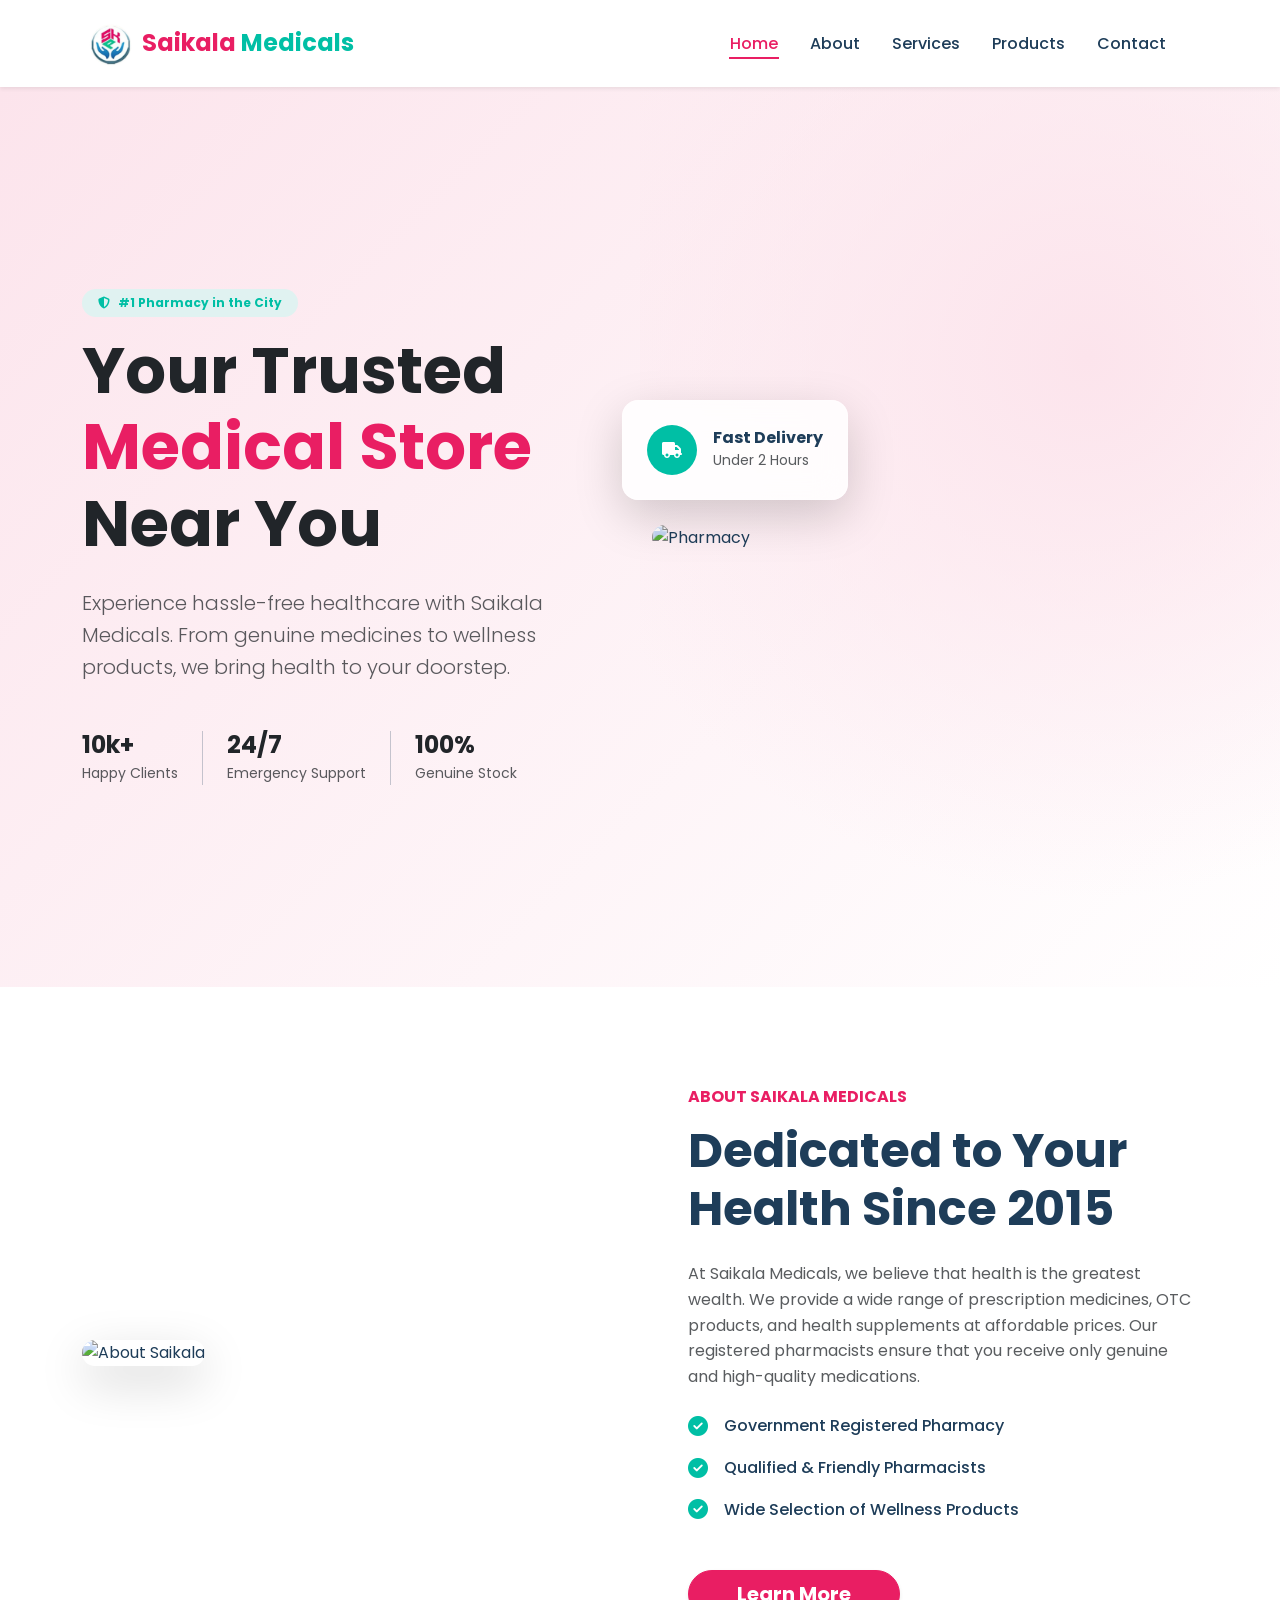
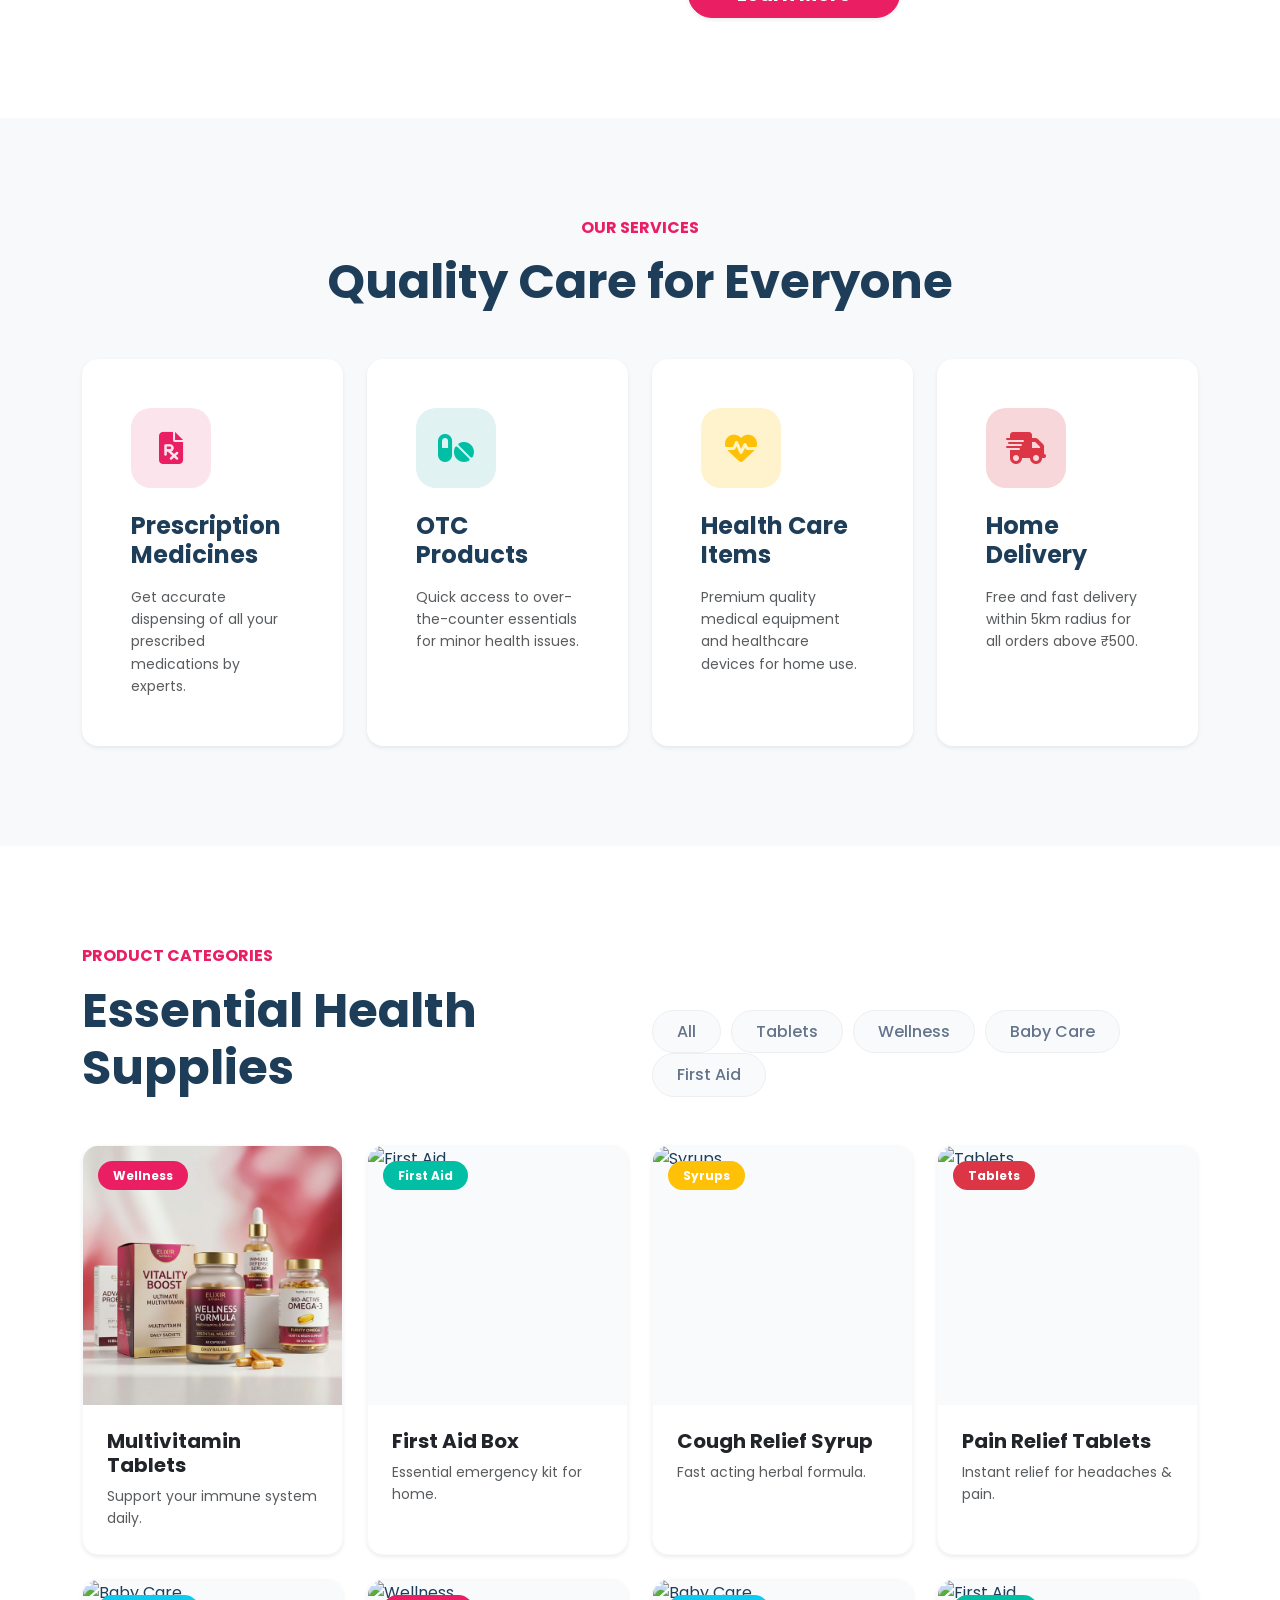
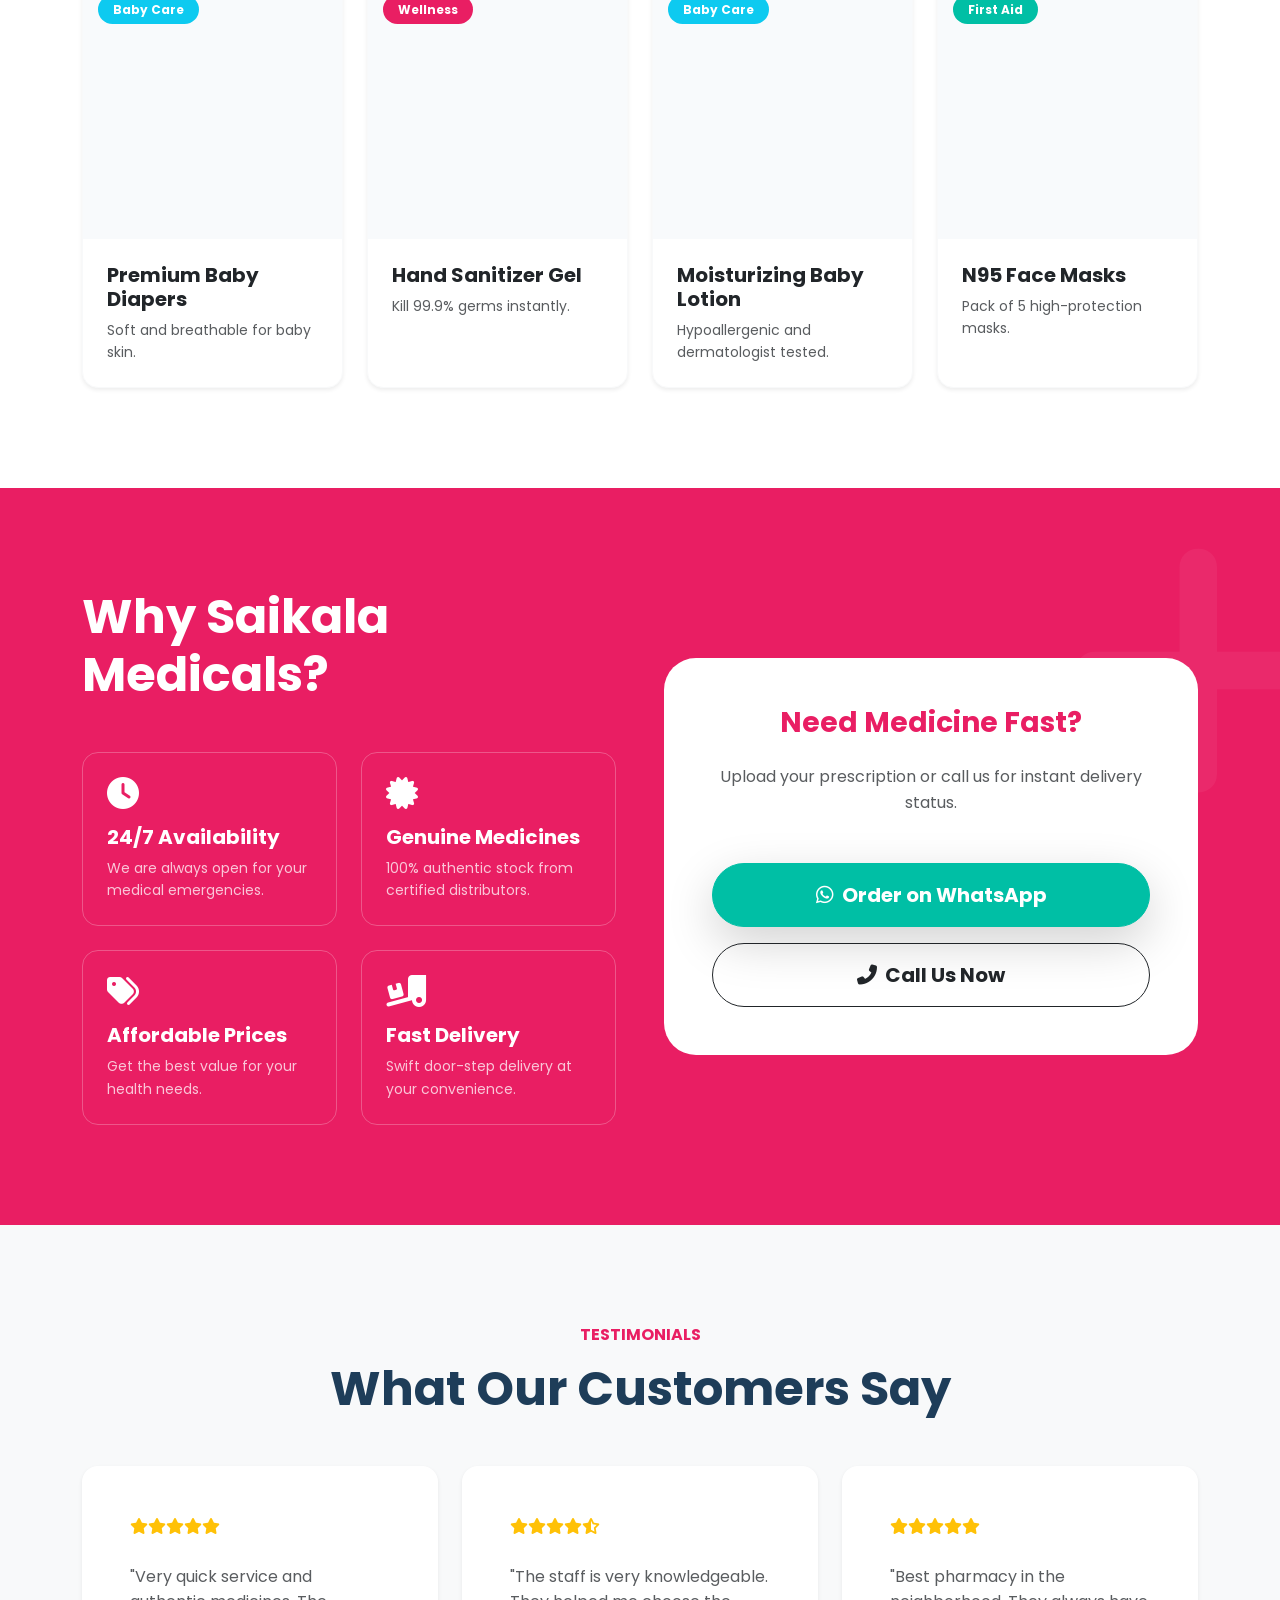
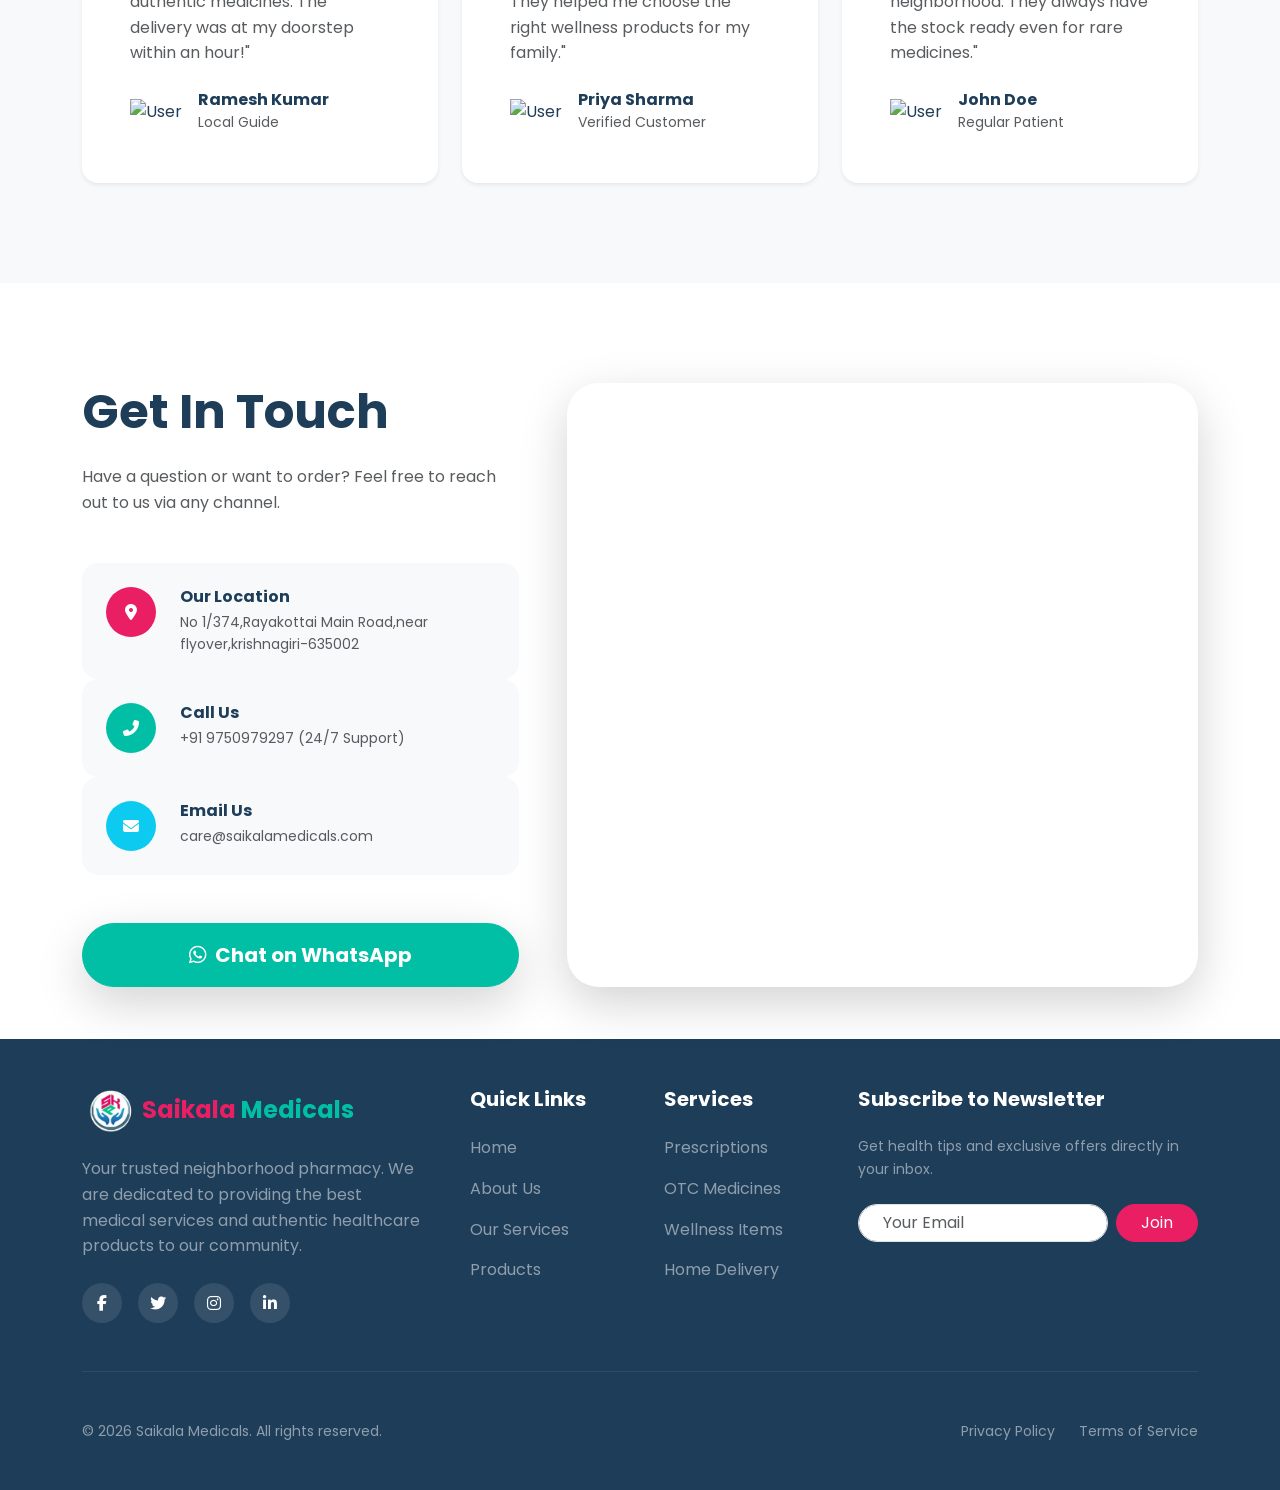
==== index.html @ 57ac871a "first commit" ====
<!DOCTYPE html>
<html lang="en">

<head>
    <meta charset="UTF-8">
    <meta name="viewport" content="width=device-width, initial-scale=1.0">
    <title>Saikala Medicals - Your Trusted Healthcare Partner</title>

    <!-- Bootstrap 5 CSS -->
    <link href="https://cdn.jsdelivr.net/npm/bootstrap@5.3.0/dist/css/bootstrap.min.css" rel="stylesheet">
    <!-- Google Fonts - Poppins -->
    <link href="https://fonts.googleapis.com/css2?family=Poppins:wght@300;400;500;600;700;800&display=swap"
        rel="stylesheet">
    <!-- Font Awesome -->
    <link rel="stylesheet" href="https://cdnjs.cloudflare.com/ajax/libs/font-awesome/6.4.0/css/all.min.css">
    <!-- AOS CSS -->
    <link href="https://unpkg.com/aos@2.3.1/dist/aos.css" rel="stylesheet">
    <!-- Custom CSS -->
    <link rel="stylesheet" href="style.css">
</head>

<body>

    <!-- Navbar -->
    <nav class="navbar navbar-expand-lg navbar-light sticky-top shadow-sm transition-all duration-300">
        <div class="container">
            <a class="navbar-brand d-flex align-items-center" href="#">
                <div class="logo-icon me-2">
                    <img src="images/logo.png" alt="Saikala Medicals Logo" class="logo-img">
                </div>
                <span class="fw-bold fs-4 tracking-tighter"><span class="text-primary">Saikala</span> <span
                        class="text-success">Medicals</span></span>
            </a>
            <button class="navbar-toggler border-0" type="button" data-bs-toggle="collapse" data-bs-target="#navbarNav">
                <span class="navbar-toggler-icon"></span>
            </button>
            <div class="collapse navbar-collapse" id="navbarNav">
                <ul class="navbar-nav ms-auto align-items-center">
                    <li class="nav-item"><a class="nav-link px-3 active" href="#home">Home</a></li>
                    <li class="nav-item"><a class="nav-link px-3" href="#about">About</a></li>
                    <li class="nav-item"><a class="nav-link px-3" href="#services">Services</a></li>
                    <li class="nav-item"><a class="nav-link px-3" href="#products">Products</a></li>
                    <li class="nav-item"><a class="nav-link px-3" href="#contact">Contact</a></li>
                    <li class="nav-item ms-lg-3">
                    </li>
                </ul>
            </div>
        </div>
    </nav>

    <!-- Hero Section -->
    <section id="home" class="hero-section position-relative d-flex align-items-center overflow-hidden">
        <div class="hero-bg-overlay"></div>
        <div class="container position-relative z-1">
            <div class="row align-items-center min-vh-100 py-5">
                <div class="col-lg-6" data-aos="fade-right" data-aos-duration="1000">
                    <span class="badge bg-success-light text-success mb-3 px-3 py-2 rounded-pill fw-bold">
                        <i class="fas fa-shield-alt me-2"></i>#1 Pharmacy in the City
                    </span>
                    <h1 class="display-3 fw-bold text-dark mb-4 leading-tight">
                        Your Trusted <span class="text-primary">Medical Store</span> <br> Near You
                    </h1>
                    <p class="lead text-muted mb-5 pe-lg-5">
                        Experience hassle-free healthcare with Saikala Medicals. From genuine medicines to wellness
                        products, we bring health to your doorstep.
                    </p>

                    <div class="mt-5 d-flex align-items-center gap-4">
                        <div class="hero-stat">
                            <h4 class="fw-bold text-dark mb-0">10k+</h4>
                            <small class="text-muted">Happy Clients</small>
                        </div>
                        <div class="vr"></div>
                        <div class="hero-stat">
                            <h4 class="fw-bold text-dark mb-0">24/7</h4>
                            <small class="text-muted">Emergency Support</small>
                        </div>
                        <div class="vr"></div>
                        <div class="hero-stat">
                            <h4 class="fw-bold text-dark mb-0">100%</h4>
                            <small class="text-muted">Genuine Stock</small>
                        </div>
                    </div>
                </div>
                <div class="col-lg-6 d-none d-lg-block" data-aos="zoom-in" data-aos-duration="1200">
                    <div class="hero-img-wrapper position-relative">
                        <img src="https://images.unsplash.com/photo-1586015555751-63bb77f4322a?auto=format&fit=crop&q=80&w=800"
                            alt="Pharmacy"
                            class="img-fluid rounded-custom shadow-2xl rotate-3 hover-rotate-0 transition-all duration-700">
                        <div class="floating-card glass-card p-4 rounded-4 shadow-lg animate-float">
                            <div class="d-flex align-items-center gap-3">
                                <div class="icon-circle bg-success text-white">
                                    <i class="fas fa-truck"></i>
                                </div>
                                <div>
                                    <h6 class="fw-bold mb-0">Fast Delivery</h6>
                                    <small class="text-muted">Under 2 Hours</small>
                                </div>
                            </div>
                        </div>
                    </div>
                </div>
            </div>
        </div>
    </section>

    <!-- About Section -->
    <section id="about" class="py-100 bg-white">
        <div class="container">
            <div class="row align-items-center">
                <div class="col-lg-6 mb-5 mb-lg-0" data-aos="fade-right">
                    <img src="https://images.unsplash.com/photo-1576091160550-2173dba999ef?auto=format&fit=crop&q=80&w=800"
                        alt="About Saikala" class="img-fluid rounded-4 shadow-lg">
                </div>
                <div class="col-lg-6 ps-lg-5" data-aos="fade-left">
                    <h6 class="text-primary fw-bold text-uppercase mb-3">About Saikala Medicals</h6>
                    <h2 class="display-5 fw-bold mb-4">Dedicated to Your Health Since 2015</h2>
                    <p class="text-muted mb-4">
                        At Saikala Medicals, we believe that health is the greatest wealth. We provide a wide range of
                        prescription medicines, OTC products, and health supplements at affordable prices. Our
                        registered pharmacists ensure that you receive only genuine and high-quality medications.
                    </p>
                    <ul class="list-unstyled mb-5">
                        <li class="mb-3 d-flex align-items-center"><i
                                class="fas fa-check-circle text-success me-3 fs-5"></i> <span
                                class="fw-medium">Government Registered Pharmacy</span></li>
                        <li class="mb-3 d-flex align-items-center"><i
                                class="fas fa-check-circle text-success me-3 fs-5"></i> <span
                                class="fw-medium">Qualified & Friendly Pharmacists</span></li>
                        <li class="mb-3 d-flex align-items-center"><i
                                class="fas fa-check-circle text-success me-3 fs-5"></i> <span class="fw-medium">Wide
                                Selection of Wellness Products</span></li>
                    </ul>
                    <button class="btn btn-primary btn-lg rounded-pill px-5 fw-bold shadow-sm">Learn More</button>
                </div>
            </div>
        </div>
    </section>

    <!-- Services Section -->
    <section id="services" class="py-100 bg-light">
        <div class="container">
            <div class="text-center mb-5" data-aos="fade-up">
                <h6 class="text-primary fw-bold text-uppercase mb-3">Our Services</h6>
                <h2 class="display-5 fw-bold">Quality Care for Everyone</h2>
            </div>
            <div class="row g-4">
                <div class="col-md-6 col-lg-3" data-aos="fade-up" data-aos-delay="100">
                    <div class="service-card p-5 bg-white rounded-4 shadow-sm h-100 transition-all hover-translate-y">
                        <div class="icon-box bg-primary-light text-primary mb-4">
                            <i class="fas fa-file-prescription fs-2"></i>
                        </div>
                        <h4 class="fw-bold mb-3">Prescription Medicines</h4>
                        <p class="text-muted small mb-0">Get accurate dispensing of all your prescribed medications by
                            experts.</p>
                    </div>
                </div>
                <div class="col-md-6 col-lg-3" data-aos="fade-up" data-aos-delay="200">
                    <div class="service-card p-5 bg-white rounded-4 shadow-sm h-100 transition-all hover-translate-y">
                        <div class="icon-box bg-success-light text-success mb-4">
                            <i class="fas fa-pills fs-2"></i>
                        </div>
                        <h4 class="fw-bold mb-3">OTC Products</h4>
                        <p class="text-muted small mb-0">Quick access to over-the-counter essentials for minor health
                            issues.</p>
                    </div>
                </div>
                <div class="col-md-6 col-lg-3" data-aos="fade-up" data-aos-delay="300">
                    <div class="service-card p-5 bg-white rounded-4 shadow-sm h-100 transition-all hover-translate-y">
                        <div class="icon-box bg-warning-light text-warning mb-4">
                            <i class="fas fa-heartbeat fs-2"></i>
                        </div>
                        <h4 class="fw-bold mb-3">Health Care Items</h4>
                        <p class="text-muted small mb-0">Premium quality medical equipment and healthcare devices for
                            home use.</p>
                    </div>
                </div>
                <div class="col-md-6 col-lg-3" data-aos="fade-up" data-aos-delay="400">
                    <div class="service-card p-5 bg-white rounded-4 shadow-sm h-100 transition-all hover-translate-y">
                        <div class="icon-box bg-danger-light text-danger mb-4">
                            <i class="fas fa-shipping-fast fs-2"></i>
                        </div>
                        <h4 class="fw-bold mb-3">Home Delivery</h4>
                        <p class="text-muted small mb-0">Free and fast delivery within 5km radius for all orders above
                            ₹500.</p>
                    </div>
                </div>
            </div>
        </div>
    </section>

    <!-- Products Section -->
    <section id="products" class="py-100 bg-white">
        <div class="container">
            <div class="d-flex flex-column flex-md-row justify-content-between align-items-md-end mb-5"
                data-aos="fade-up">
                <div>
                    <h6 class="text-primary fw-bold text-uppercase mb-3">Product Categories</h6>
                    <h2 class="display-5 fw-bold mb-0">Essential Health Supplies</h2>
                </div>
                <div class="mt-4 mt-md-0">
                    <ul class="nav nav-pills product-tabs" id="pills-tab">
                        <li class="nav-item"><button class="nav-link active rounded-pill px-4"
                                data-bs-toggle="pill">All</button></li>
                        <li class="nav-item"><button class="nav-link rounded-pill px-4"
                                data-bs-toggle="pill">Tablets</button></li>
                        <li class="nav-item"><button class="nav-link rounded-pill px-4"
                                data-bs-toggle="pill">Wellness</button></li>
                        <li class="nav-item"><button class="nav-link rounded-pill px-4" data-bs-toggle="pill">Baby
                                Care</button></li>
                        <li class="nav-item"><button class="nav-link rounded-pill px-4" data-bs-toggle="pill">First
                                Aid</button></li>
                    </ul>
                </div>
            </div>
            <div class="row g-4 product-container">
                <!-- Product 1 -->
                <div class="col-sm-6 col-lg-3 product-item wellness" data-aos="fade-up" data-aos-delay="100">
                    <div
                        class="product-grid-card border border-light rounded-4 overflow-hidden shadow-sm h-100 bg-white group">
                        <div class="product-img position-relative overflow-hidden">
                            <img src="images/wellness.png" alt="Vitamin C"
                                class="img-fluid transition-all duration-500 group-hover:scale-110">
                            <div class="product-tag bg-primary">Wellness</div>
                        </div>
                        <div class="p-4">
                            <h5 class="fw-bold text-dark mb-2">Multivitamin Tablets</h5>
                            <p class="text-muted small mb-0">Support your immune system daily.</p>
                        </div>
                    </div>
                </div>
                <!-- Product 2 -->
                <div class="col-sm-6 col-lg-3 product-item first-aid" data-aos="fade-up" data-aos-delay="200">
                    <div
                        class="product-grid-card border border-light rounded-4 overflow-hidden shadow-sm h-100 bg-white group">
                        <div class="product-img position-relative overflow-hidden">
                            <img src="https://images.unsplash.com/photo-1584036561566-baf8f5f1b144?auto=format&fit=crop&q=80&w=400"
                                alt="First Aid" class="img-fluid transition-all duration-500 group-hover:scale-110">
                            <div class="product-tag bg-success">First Aid</div>
                        </div>
                        <div class="p-4">
                            <h5 class="fw-bold text-dark mb-2">First Aid Box</h5>
                            <p class="text-muted small mb-0">Essential emergency kit for home.</p>
                        </div>
                    </div>
                </div>
                <!-- Product 3 -->
                <div class="col-sm-6 col-lg-3 product-item syrups" data-aos="fade-up" data-aos-delay="300">
                    <div
                        class="product-grid-card border border-light rounded-4 overflow-hidden shadow-sm h-100 bg-white group">
                        <div class="product-img position-relative overflow-hidden">
                            <img src="https://images.unsplash.com/photo-1550572017-ed2001587ff9?auto=format&fit=crop&q=80&w=400"
                                alt="Syrups" class="img-fluid transition-all duration-500 group-hover:scale-110">
                            <div class="product-tag bg-warning">Syrups</div>
                        </div>
                        <div class="p-4">
                            <h5 class="fw-bold text-dark mb-2">Cough Relief Syrup</h5>
                            <p class="text-muted small mb-0">Fast acting herbal formula.</p>
                        </div>
                    </div>
                </div>
                <!-- Product 4 -->
                <div class="col-sm-6 col-lg-3 product-item tablets" data-aos="fade-up" data-aos-delay="400">
                    <div
                        class="product-grid-card border border-light rounded-4 overflow-hidden shadow-sm h-100 bg-white group">
                        <div class="product-img position-relative overflow-hidden">
                            <img src="https://images.unsplash.com/photo-1584308666744-24d5c474f2ae?auto=format&fit=crop&q=80&w=400"
                                alt="Tablets" class="img-fluid transition-all duration-500 group-hover:scale-110">
                            <div class="product-tag bg-danger">Tablets</div>
                        </div>
                        <div class="p-4">
                            <h5 class="fw-bold text-dark mb-2">Pain Relief Tablets</h5>
                            <p class="text-muted small mb-0">Instant relief for headaches & pain.</p>
                        </div>
                    </div>
                </div>
                <!-- Product 5 -->
                <div class="col-sm-6 col-lg-3 product-item baby-care" data-aos="fade-up" data-aos-delay="100">
                    <div
                        class="product-grid-card border border-light rounded-4 overflow-hidden shadow-sm h-100 bg-white group">
                        <div class="product-img position-relative overflow-hidden">
                            <img src="https://images.unsplash.com/photo-1584622650111-993a426fbf0a?auto=format&fit=crop&q=80&w=400"
                                alt="Baby Care" class="img-fluid transition-all duration-500 group-hover:scale-110">
                            <div class="product-tag bg-info">Baby Care</div>
                        </div>
                        <div class="p-4">
                            <h5 class="fw-bold text-dark mb-2">Premium Baby Diapers</h5>
                            <p class="text-muted small mb-0">Soft and breathable for baby skin.</p>
                        </div>
                    </div>
                </div>
                <!-- Product 6 -->

                <!-- Product 7 -->
                <div class="col-sm-6 col-lg-3 product-item wellness" data-aos="fade-up" data-aos-delay="300">
                    <div
                        class="product-grid-card border border-light rounded-4 overflow-hidden shadow-sm h-100 bg-white group">
                        <div class="product-img position-relative overflow-hidden">
                            <img src="https://images.unsplash.com/photo-1584308666744-24d5c474f2ae?auto=format&fit=crop&q=80&w=400"
                                alt="Wellness" class="img-fluid transition-all duration-500 group-hover:scale-110">
                            <div class="product-tag bg-primary">Wellness</div>
                        </div>
                        <div class="p-4">
                            <h5 class="fw-bold text-dark mb-2">Hand Sanitizer Gel</h5>
                            <p class="text-muted small mb-0">Kill 99.9% germs instantly.</p>
                        </div>
                    </div>
                </div>
                <!-- Product 8 -->
                <div class="col-sm-6 col-lg-3 product-item baby-care" data-aos="fade-up" data-aos-delay="400">
                    <div
                        class="product-grid-card border border-light rounded-4 overflow-hidden shadow-sm h-100 bg-white group">
                        <div class="product-img position-relative overflow-hidden">
                            <img src="https://images.unsplash.com/photo-1550572017-47162dc77fa0?auto=format&fit=crop&q=80&w=400"
                                alt="Baby Care" class="img-fluid transition-all duration-500 group-hover:scale-110">
                            <div class="product-tag bg-info">Baby Care</div>
                        </div>
                        <div class="p-4">
                            <h5 class="fw-bold text-dark mb-2">Moisturizing Baby Lotion</h5>
                            <p class="text-muted small mb-0">Hypoallergenic and dermatologist tested.</p>
                        </div>
                    </div>
                </div>


                <!-- Product 11 -->
                <div class="col-sm-6 col-lg-3 product-item first-aid" data-aos="fade-up" data-aos-delay="300">
                    <div
                        class="product-grid-card border border-light rounded-4 overflow-hidden shadow-sm h-100 bg-white group">
                        <div class="product-img position-relative overflow-hidden">
                            <img src="https://images.unsplash.com/photo-1586942593568-29361efcd571?auto=format&fit=crop&q=80&w=400"
                                alt="First Aid" class="img-fluid transition-all duration-500 group-hover:scale-110">
                            <div class="product-tag bg-success">First Aid</div>
                        </div>
                        <div class="p-4">
                            <h5 class="fw-bold text-dark mb-2">N95 Face Masks</h5>
                            <p class="text-muted small mb-0">Pack of 5 high-protection masks.</p>
                        </div>
                    </div>
                </div>

            </div>
        </div>
    </section>

    <!-- Why Choose Us -->
    <section class="py-100 bg-primary text-white overflow-hidden position-relative">
        <div class="absolute-bg-icon">
            <i class="fas fa-plus"></i>
        </div>
        <div class="container position-relative z-1">
            <div class="row g-5 align-items-center">
                <div class="col-lg-6" data-aos="fade-right">
                    <h2 class="display-5 fw-bold mb-5">Why Saikala Medicals?</h2>
                    <div class="row g-4">
                        <div class="col-sm-6">
                            <div class="feature-item p-4 rounded-4 border border-white border-opacity-25 h-100">
                                <i class="fas fa-clock fs-2 mb-3"></i>
                                <h5 class="fw-bold">24/7 Availability</h5>
                                <p class="small text-white text-opacity-75 mb-0">We are always open for your medical
                                    emergencies.</p>
                            </div>
                        </div>
                        <div class="col-sm-6">
                            <div class="feature-item p-4 rounded-4 border border-white border-opacity-25 h-100">
                                <i class="fas fa-certificate fs-2 mb-3"></i>
                                <h5 class="fw-bold">Genuine Medicines</h5>
                                <p class="small text-white text-opacity-75 mb-0">100% authentic stock from certified
                                    distributors.</p>
                            </div>
                        </div>
                        <div class="col-sm-6">
                            <div class="feature-item p-4 rounded-4 border border-white border-opacity-25 h-100">
                                <i class="fas fa-tags fs-2 mb-3"></i>
                                <h5 class="fw-bold">Affordable Prices</h5>
                                <p class="small text-white text-opacity-75 mb-0">Get the best value for your health
                                    needs.</p>
                            </div>
                        </div>
                        <div class="col-sm-6">
                            <div class="feature-item p-4 rounded-4 border border-white border-opacity-25 h-100">
                                <i class="fas fa-truck-loading fs-2 mb-3"></i>
                                <h5 class="fw-bold">Fast Delivery</h5>
                                <p class="small text-white text-opacity-75 mb-0">Swift door-step delivery at your
                                    convenience.</p>
                            </div>
                        </div>
                    </div>
                </div>
                <div class="col-lg-6 text-center" data-aos="fade-left">
                    <div class="cta-box p-5 bg-white rounded-5 shadow-2xl text-dark">
                        <h3 class="fw-bold mb-4 text-primary">Need Medicine Fast?</h3>
                        <p class="text-muted mb-5">Upload your prescription or call us for instant delivery status.</p>
                        <button onclick="openWhatsApp()"
                            class="btn btn-success btn-lg rounded-pill w-100 py-3 fw-bold mb-3 shadow-lg">
                            <i class="fab fa-whatsapp me-2"></i>Order on WhatsApp
                        </button>
                        <a href="tel:+919876543210" class="btn btn-outline-dark btn-lg rounded-pill w-100 py-3 fw-bold">
                            <i class="fas fa-phone-alt me-2"></i>Call Us Now
                        </a>
                    </div>
                </div>
            </div>
        </div>
    </section>

    <!-- Testimonials -->
    <section class="py-100 bg-light">
        <div class="container">
            <div class="text-center mb-5" data-aos="fade-up">
                <h6 class="text-primary fw-bold text-uppercase mb-3">Testimonials</h6>
                <h2 class="display-5 fw-bold">What Our Customers Say</h2>
            </div>
            <div class="row g-4">
                <div class="col-lg-4" data-aos="fade-up" data-aos-delay="100">
                    <div class="testimonial-card p-5 bg-white rounded-4 shadow-sm h-100">
                        <div class="stars text-warning mb-4">
                            <i class="fas fa-star"></i><i class="fas fa-star"></i><i class="fas fa-star"></i><i
                                class="fas fa-star"></i><i class="fas fa-star"></i>
                        </div>
                        <p class="text-muted mb-4 italic">"Very quick service and authentic medicines. The delivery was
                            at my doorstep within an hour!"</p>
                        <div class="d-flex align-items-center gap-3">
                            <img src="https://i.pravatar.cc/100?img=1" alt="User" class="w-12 h-12 rounded-full">
                            <div>
                                <h6 class="fw-bold mb-0">Ramesh Kumar</h6>
                                <small class="text-muted">Local Guide</small>
                            </div>
                        </div>
                    </div>
                </div>
                <div class="col-lg-4" data-aos="fade-up" data-aos-delay="200">
                    <div class="testimonial-card p-5 bg-white rounded-4 shadow-sm h-100">
                        <div class="stars text-warning mb-4">
                            <i class="fas fa-star"></i><i class="fas fa-star"></i><i class="fas fa-star"></i><i
                                class="fas fa-star"></i><i class="fas fa-star-half-alt"></i>
                        </div>
                        <p class="text-muted mb-4 italic">"The staff is very knowledgeable. They helped me choose the
                            right wellness products for my family."</p>
                        <div class="d-flex align-items-center gap-3">
                            <img src="https://i.pravatar.cc/100?img=5" alt="User" class="w-12 h-12 rounded-full">
                            <div>
                                <h6 class="fw-bold mb-0">Priya Sharma</h6>
                                <small class="text-muted">Verified Customer</small>
                            </div>
                        </div>
                    </div>
                </div>
                <div class="col-lg-4" data-aos="fade-up" data-aos-delay="300">
                    <div class="testimonial-card p-5 bg-white rounded-4 shadow-sm h-100">
                        <div class="stars text-warning mb-4">
                            <i class="fas fa-star"></i><i class="fas fa-star"></i><i class="fas fa-star"></i><i
                                class="fas fa-star"></i><i class="fas fa-star"></i>
                        </div>
                        <p class="text-muted mb-4 italic">"Best pharmacy in the neighborhood. They always have the stock
                            ready even for rare medicines."</p>
                        <div class="d-flex align-items-center gap-3">
                            <img src="https://i.pravatar.cc/100?img=12" alt="User" class="w-12 h-12 rounded-full">
                            <div>
                                <h6 class="fw-bold mb-0">John Doe</h6>
                                <small class="text-muted">Regular Patient</small>
                            </div>
                        </div>
                    </div>
                </div>
            </div>
        </div>
    </section>

    <!-- Contact Section -->
    <section id="contact" class="py-100 bg-white">
        <div class="container">
            <div class="row g-5">
                <div class="col-lg-5" data-aos="fade-right">
                    <h2 class="display-5 fw-bold mb-4">Get In Touch</h2>
                    <p class="text-muted mb-5">Have a question or want to order? Feel free to reach out to us via any
                        channel.</p>

                    <div class="contact-info-list space-y-4">
                        <div class="d-flex gap-4 p-4 rounded-4 bg-light">
                            <div class="icon-circle bg-primary text-white flex-shrink-0">
                                <i class="fas fa-map-marker-alt"></i>
                            </div>
                            <div>
                                <h6 class="fw-bold mb-1">Our Location</h6>
                                <p class="text-muted small mb-0">No 1/374,Rayakottai Main Road,near
                                    flyover,krishnagiri-635002
                                </p>
                            </div>
                        </div>
                        <div class="d-flex gap-4 p-4 rounded-4 bg-light">
                            <div class="icon-circle bg-success text-white flex-shrink-0">
                                <i class="fas fa-phone-alt"></i>
                            </div>
                            <div>
                                <h6 class="fw-bold mb-1">Call Us</h6>
                                <p class="text-muted small mb-0">+91 9750979297 (24/7 Support)</p>
                            </div>
                        </div>
                        <div class="d-flex gap-4 p-4 rounded-4 bg-light">
                            <div class="icon-circle bg-info text-white flex-shrink-0">
                                <i class="fas fa-envelope"></i>
                            </div>
                            <div>
                                <h6 class="fw-bold mb-1">Email Us</h6>
                                <p class="text-muted small mb-0">care@saikalamedicals.com</p>
                            </div>
                        </div>
                    </div>

                    <div class="mt-5">
                        <button onclick="openWhatsApp()"
                            class="btn btn-success btn-lg rounded-pill px-5 py-3 w-100 fw-bold shadow-lg">
                            <i class="fab fa-whatsapp me-2"></i>Chat on WhatsApp
                        </button>
                    </div>
                </div>
                <div class="col-lg-7" data-aos="fade-left">
                    <div class="map-wrapper rounded-5 overflow-hidden shadow-lg h-100 min-vh-400">
                        <!-- Google Maps Placeholder (Replace with actual API or embed code) -->
                        <iframe
                            src="https://www.google.com/maps/embed?pb=!1m18!1m12!1m3!1d3886.413222144346!2d80.2422!3d13.0827!2m3!1f0!2f0!3f0!3m2!1i1024!2i768!4f13.1!3m3!1m2!1s0x0%3A0x0!2zMTPCsDA0JzU3LjciTiA4MMKwMTQnMzEuOSJF!5e0!3m2!1sen!2sin!4v1620000000000!5m2!1sen!2sin"
                            width="100%" height="100%" style="border:0; min-height: 450px;" allowfullscreen=""
                            loading="lazy"></iframe>
                    </div>
                </div>
            </div>
        </div>
    </section>

    <!-- Footer -->
    <footer class="bg-dark text-white pt-100 pb-5">
        <div class="container">
            <div class="row g-5 mb-5">
                <div class="col-lg-4">
                    <a class="navbar-brand d-flex align-items-center mb-4" href="#">
                        <div class="logo-icon me-2">
                            <img src="images/logo.png" alt="Saikala Medicals Logo" class="logo-img">
                        </div>
                        <span class="fw-bold fs-4 text-white"><span class="text-primary">Saikala</span> <span
                                class="text-success">Medicals</span></span>
                    </a>
                    <p class="text-white text-opacity-50 mb-4">
                        Your trusted neighborhood pharmacy. We are dedicated to providing the best medical services and
                        authentic healthcare products to our community.
                    </p>
                    <div class="social-links d-flex gap-3">
                        <a href="#" class="social-icon"><i class="fab fa-facebook-f"></i></a>
                        <a href="#" class="social-icon"><i class="fab fa-twitter"></i></a>
                        <a href="#" class="social-icon"><i class="fab fa-instagram"></i></a>
                        <a href="#" class="social-icon"><i class="fab fa-linkedin-in"></i></a>
                    </div>
                </div>
                <div class="col-lg-2 col-md-4">
                    <h5 class="fw-bold mb-4">Quick Links</h5>
                    <ul class="list-unstyled footer-links">
                        <li><a href="#home">Home</a></li>
                        <li><a href="#about">About Us</a></li>
                        <li><a href="#services">Our Services</a></li>
                        <li><a href="#products">Products</a></li>
                    </ul>
                </div>
                <div class="col-lg-2 col-md-4">
                    <h5 class="fw-bold mb-4">Services</h5>
                    <ul class="list-unstyled footer-links">
                        <li><a href="#services">Prescriptions</a></li>
                        <li><a href="#services">OTC Medicines</a></li>
                        <li><a href="#services">Wellness Items</a></li>
                        <li><a href="#services">Home Delivery</a></li>
                    </ul>
                </div>
                <div class="col-lg-4 col-md-4">
                    <h5 class="fw-bold mb-4">Subscribe to Newsletter</h5>
                    <p class="text-white text-opacity-50 small mb-4">Get health tips and exclusive offers directly in
                        your inbox.</p>
                    <form class="subscribe-form d-flex gap-2">
                        <input type="email" class="form-control rounded-pill px-4" placeholder="Your Email">
                        <button class="btn btn-primary rounded-pill px-4">Join</button>
                    </form>
                </div>
            </div>
            <hr class="border-secondary mb-5">
            <div class="row align-items-center">
                <div class="col-md-6 text-center text-md-start">
                    <p class="small text-white text-opacity-50 mb-0">© 2026 Saikala Medicals. All rights reserved.</p>
                </div>
                <div class="col-md-6 text-center text-md-end mt-3 mt-md-0">
                    <div
                        class="footer-legal d-flex gap-4 justify-content-center justify-content-md-end small text-white text-opacity-50">
                        <a href="privacy-policy.html" class="text-reset text-decoration-none hover-text-primary">Privacy Policy</a>
                        <a href="terms-conditions.html" class="text-reset text-decoration-none hover-text-primary">Terms of Service</a>
                    </div>
                </div>
            </div>
        </div>
    </footer>

    <!-- Scroll To Top -->
    <button id="scrollTop" class="btn btn-primary rounded-circle shadow-lg d-none">
        <i class="fas fa-arrow-up"></i>
    </button>

    <!-- Bootstrap 5 JS -->
    <script src="https://cdn.jsdelivr.net/npm/bootstrap@5.3.0/dist/js/bootstrap.bundle.min.js"></script>
    <!-- AOS JS -->
    <script src="https://unpkg.com/aos@2.3.1/dist/aos.js"></script>
    <!-- Custom JS -->
    <script src="script.js"></script>
</body>

</html>
---- style.css ----
/* Saikala Medicals - Custom Styles */

:root {
    --primary-color: #e91e63; /* Logo Magenta */
    --primary-light: #fce4ec;
    --success-color: #00bfa5; /* Logo Teal */
    --success-light: #e0f2f1;
    --warning-color: #ffc107;
    --warning-light: #fff3cd;
    --danger-color: #dc3545;
    --danger-light: #f8d7da;
    --dark-color: #1e3d59; /* Logo Navy */
    --muted-color: #64748b;
    --white: #ffffff;
    --bg-light: #f8fafc;
    --transition: all 0.3s cubic-bezier(0.4, 0, 0.2, 1);
}

/* Bootstrap Theme Overrides */
.text-primary { color: var(--primary-color) !important; }
.text-success { color: var(--success-color) !important; }
.bg-primary { background-color: var(--primary-color) !important; }
.bg-success { background-color: var(--success-color) !important; }
.btn-primary { 
    background-color: var(--primary-color); 
    border-color: var(--primary-color); 
}
.btn-primary:hover, .btn-primary:focus { 
    background-color: #d81b60; 
    border-color: #d81b60; 
}
.btn-success { 
    background-color: var(--success-color); 
    border-color: var(--success-color); 
}
.btn-success:hover, .btn-success:focus { 
    background-color: #00a896; 
    border-color: #00a896; 
}
.btn-outline-primary {
    color: var(--primary-color);
    border-color: var(--primary-color);
}
.btn-outline-primary:hover {
    background-color: var(--primary-color);
    border-color: var(--primary-color);
}
.badge.bg-success-light {
    background-color: var(--success-light) !important;
    color: var(--success-color) !important;
}

body {
    font-family: 'Poppins', sans-serif;
    color: var(--dark-color);
    background-color: var(--white);
    line-height: 1.6;
    overflow-x: hidden;
}

/* Spacing Helpers */
.py-100 { padding-top: 100px; padding-bottom: 100px; }

/* Navbar Styles */
.navbar {
    background-color: rgba(255, 255, 255, 0.95);
    backdrop-filter: blur(10px);
}

.logo-img {
    height: 45px;
    width: auto;
    object-fit: contain;
    transition: var(--transition);
}

.navbar-brand:hover .logo-img {
    transform: scale(1.05);
}

.nav-link {
    font-weight: 500;
    color: var(--dark-color) !important;
    position: relative;
    transition: var(--transition);
}

.nav-link::after {
    content: '';
    position: absolute;
    bottom: 5px;
    left: 15px;
    width: 0;
    height: 2px;
    background-color: var(--primary-color);
    transition: var(--transition);
}

.nav-link:hover::after, 
.nav-link.active::after {
    width: calc(100% - 30px);
}

.nav-link.active {
    color: var(--primary-color) !important;
}

/* Hero Section */
.hero-section {
    min-height: 100vh;
    background: linear-gradient(135deg, var(--primary-light) 0%, #ffffff 100%);
}

.hero-bg-overlay {
    position: absolute;
    top: 0;
    right: 0;
    width: 50%;
    height: 100%;
    background: radial-gradient(circle at 70% 30%, var(--primary-light) 0%, transparent 70%);
    z-index: 0;
}

.hero-img-wrapper img {
    max-width: 100%;
    height: auto;
    object-fit: cover;
}

.floating-card {
    position: absolute;
    bottom: 50px;
    left: -30px;
    min-width: 220px;
    z-index: 10;
}

.glass-card {
    background: rgba(255, 255, 255, 0.85);
    backdrop-filter: blur(15px);
    border: 1px solid rgba(255, 255, 255, 0.3);
}

.icon-circle {
    width: 50px;
    height: 50px;
    border-radius: 50%;
    display: flex;
    align-items: center;
    justify-content: center;
}

/* Animation Classes */
@keyframes float {
    0%, 100% { transform: translateY(0); }
    50% { transform: translateY(-20px); }
}

.animate-float {
    animation: float 5s infinite ease-in-out;
}

.hover-scale {
    transition: var(--transition);
}

.hover-scale:hover {
    transform: scale(1.05);
}

.hover-translate-y:hover {
    transform: translateY(-10px);
}

/* Service Cards */
.service-card {
    border: 1px solid transparent;
}

.service-card:hover {
    border-color: var(--primary-light);
    box-shadow: 0 1rem 3rem rgba(0,0,0,0.05) !important;
}

.icon-box {
    width: 80px;
    height: 80px;
    border-radius: 20px;
    display: flex;
    align-items: center;
    justify-content: center;
}

.bg-primary-light { background-color: var(--primary-light); }
.bg-success-light { background-color: var(--success-light); }
.bg-warning-light { background-color: var(--warning-light); }
.bg-danger-light { background-color: var(--danger-light); }

/* Product Tabs */
.product-tabs .nav-link {
    color: var(--muted-color) !important;
    background-color: var(--bg-light);
    margin: 0 5px;
    border: 1px solid #eee;
}

.product-tabs .nav-link.active {
    color: var(--white) !important;
    background-color: var(--primary-color) !important;
    border-color: var(--primary-color);
}

/* Product Cards */
.product-grid-card {
    transition: var(--transition);
}

.product-img {
    aspect-ratio: 1 / 1;
    background-color: #f8fafc;
    display: flex;
    align-items: center;
    justify-content: center;
}

.product-img img {
    width: 100%;
    height: 100%;
    object-fit: cover;
}

.product-tag {
    position: absolute;
    top: 15px;
    left: 15px;
    padding: 5px 15px;
    border-radius: 20px;
    color: var(--white);
    font-size: 12px;
    font-weight: 700;
    z-index: 2;
}

/* Why Choose Us Icons */
.absolute-bg-icon {
    position: absolute;
    top: -50px;
    right: -50px;
    font-size: 300px;
    color: rgba(255,255,255,0.05);
    z-index: 0;
}

/* Scroll To Top */
#scrollTop {
    position: fixed;
    bottom: 30px;
    right: 30px;
    width: 50px;
    height: 50px;
    z-index: 99;
    display: flex;
    align-items: center;
    justify-content: center;
    transition: var(--transition);
}

#scrollTop:hover {
    background-color: var(--dark-color);
    border-color: var(--dark-color);
    transform: translateY(-5px);
}

/* Footer Styles */
footer.bg-dark {
    background-color: var(--dark-color) !important;
}

.social-icon {
    width: 40px;
    height: 40px;
    background-color: rgba(255,255,255,0.1);
    border-radius: 50%;
    display: flex;
    align-items: center;
    justify-content: center;
    color: var(--white);
    transition: var(--transition);
    text-decoration: none;
}

.social-icon:hover {
    background-color: var(--primary-color);
    color: var(--white);
    transform: translateY(-3px);
}

.footer-links li {
    margin-bottom: 15px;
}

.footer-links a {
    color: rgba(255,255,255,0.5);
    text-decoration: none;
    transition: var(--transition);
}

.footer-links a:hover {
    color: var(--primary-color);
    padding-left: 5px;
}

.rounded-custom {
    border-radius: 50px;
}

/* Responsive Overrides */
@media (max-width: 991.98px) {
    .hero-section {
        text-align: center;
    }
    .hero-stat {
        flex: 1;
    }
    .display-3 {
        font-size: 3rem;
    }
}
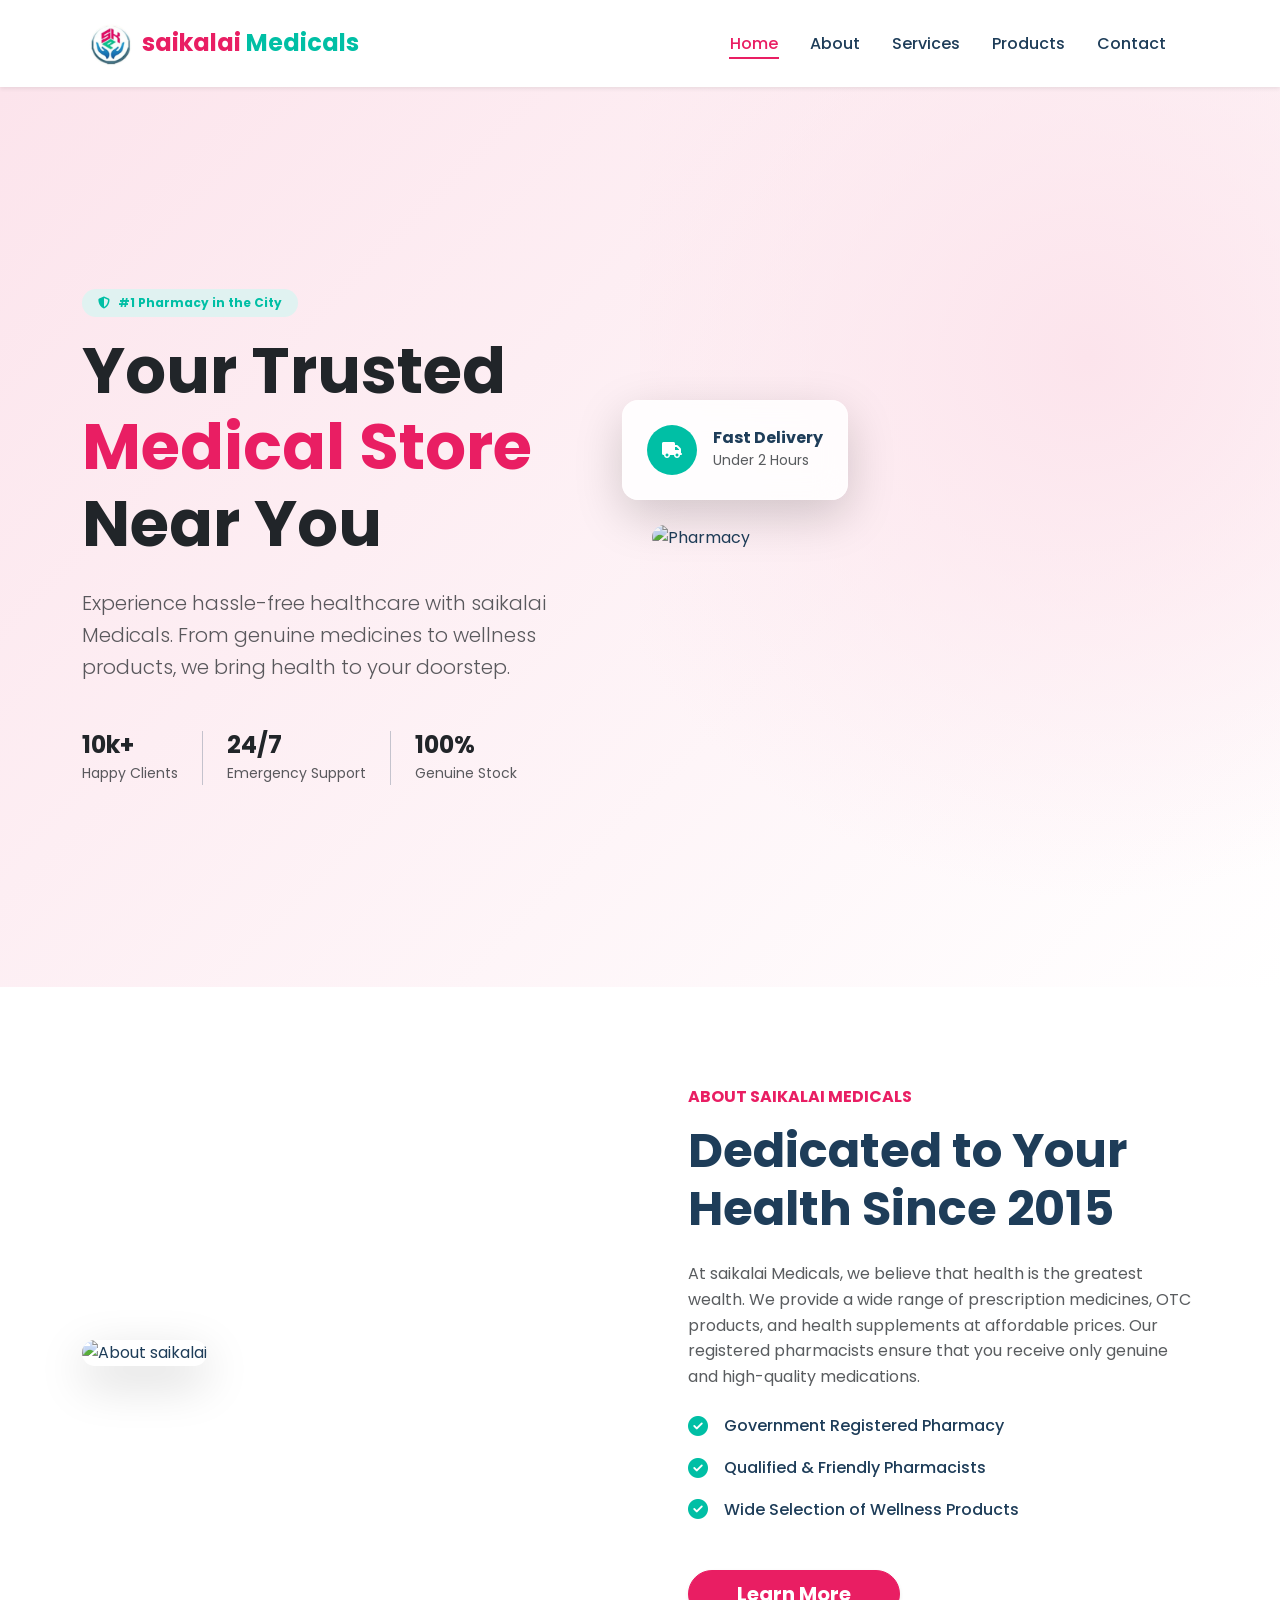
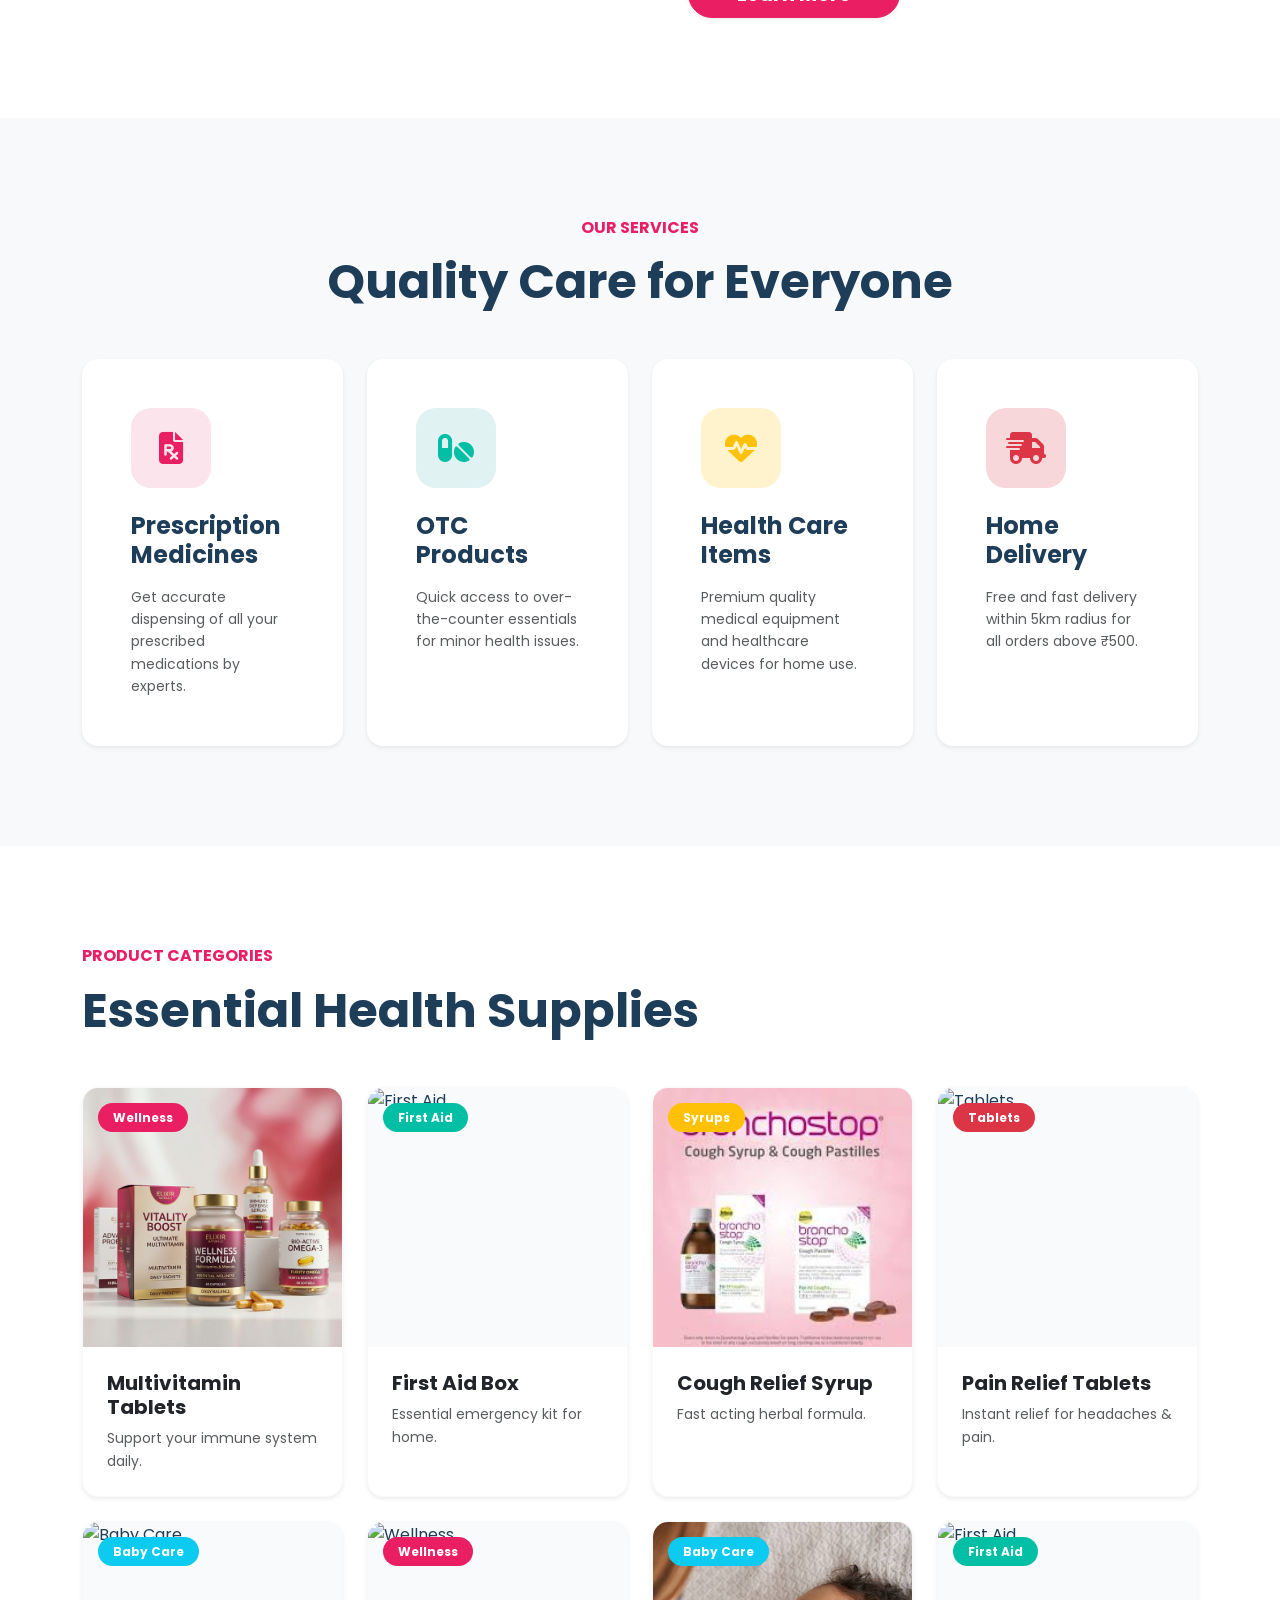
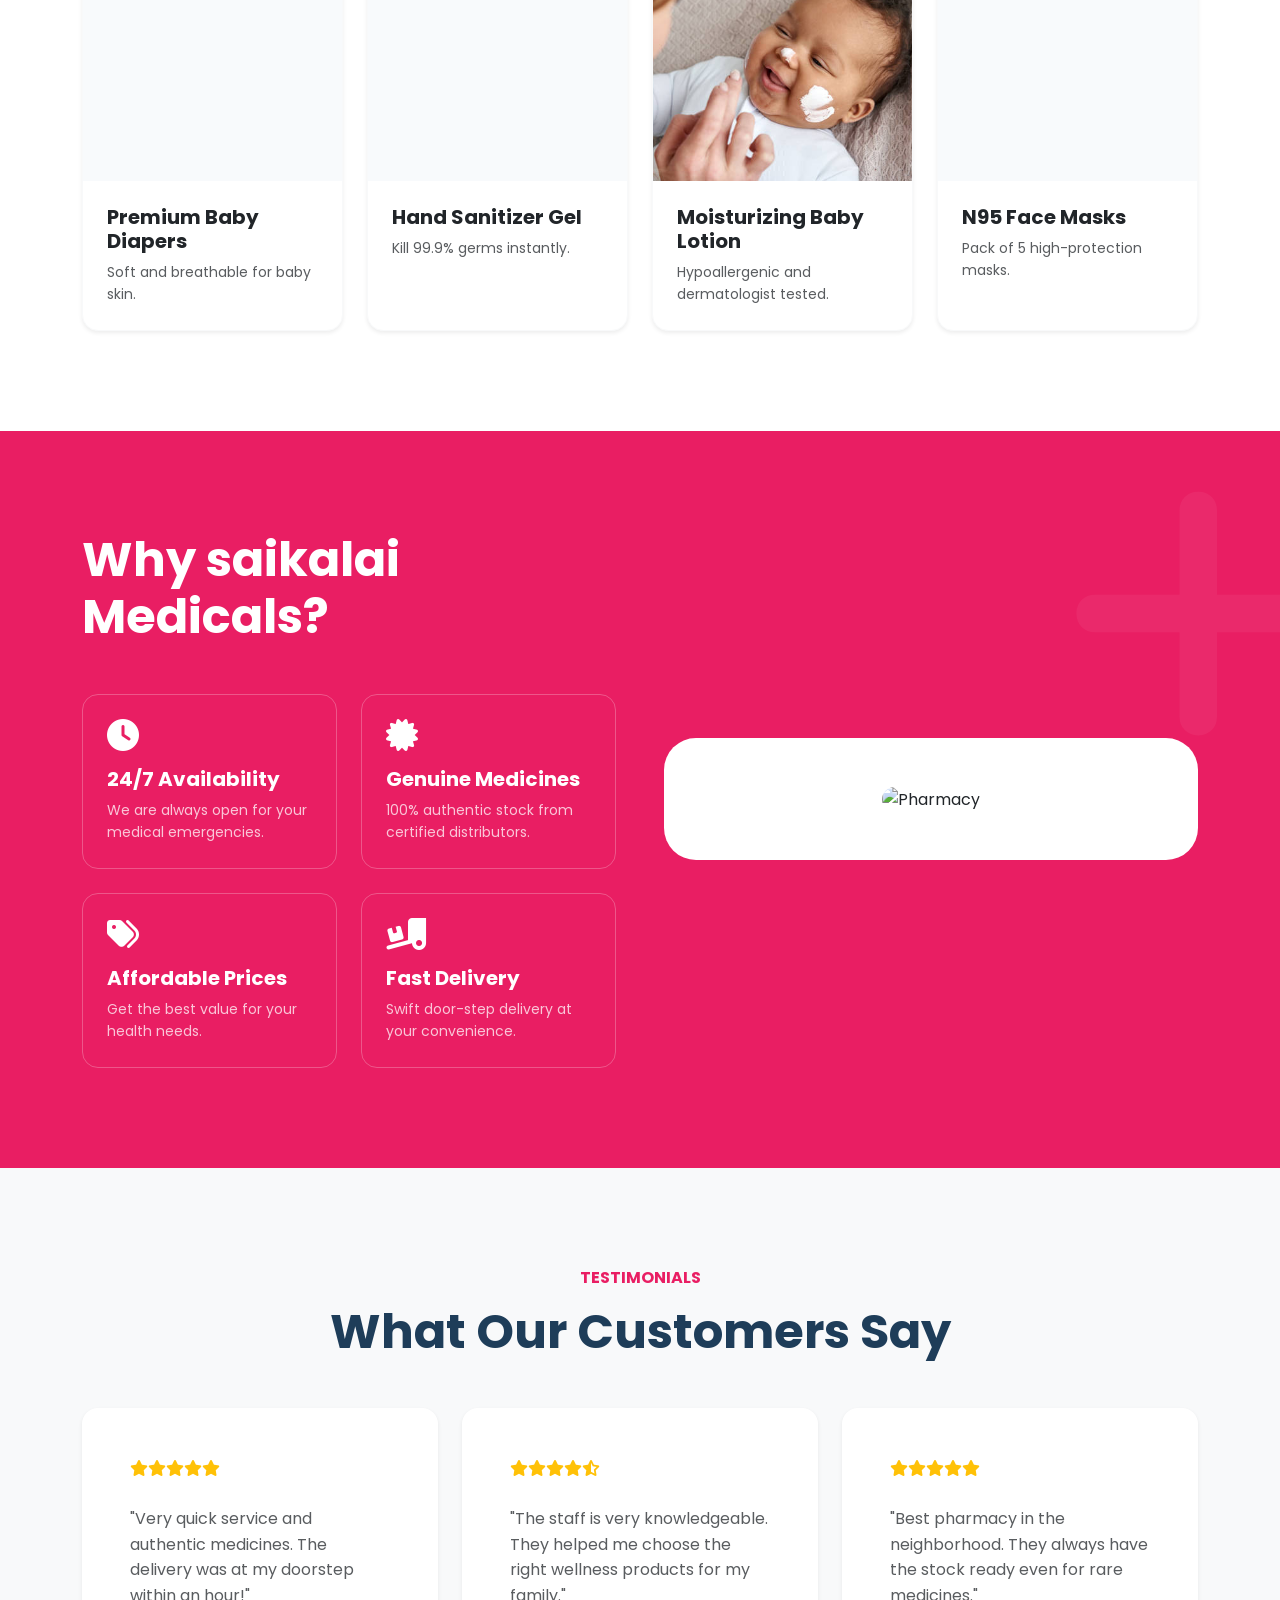
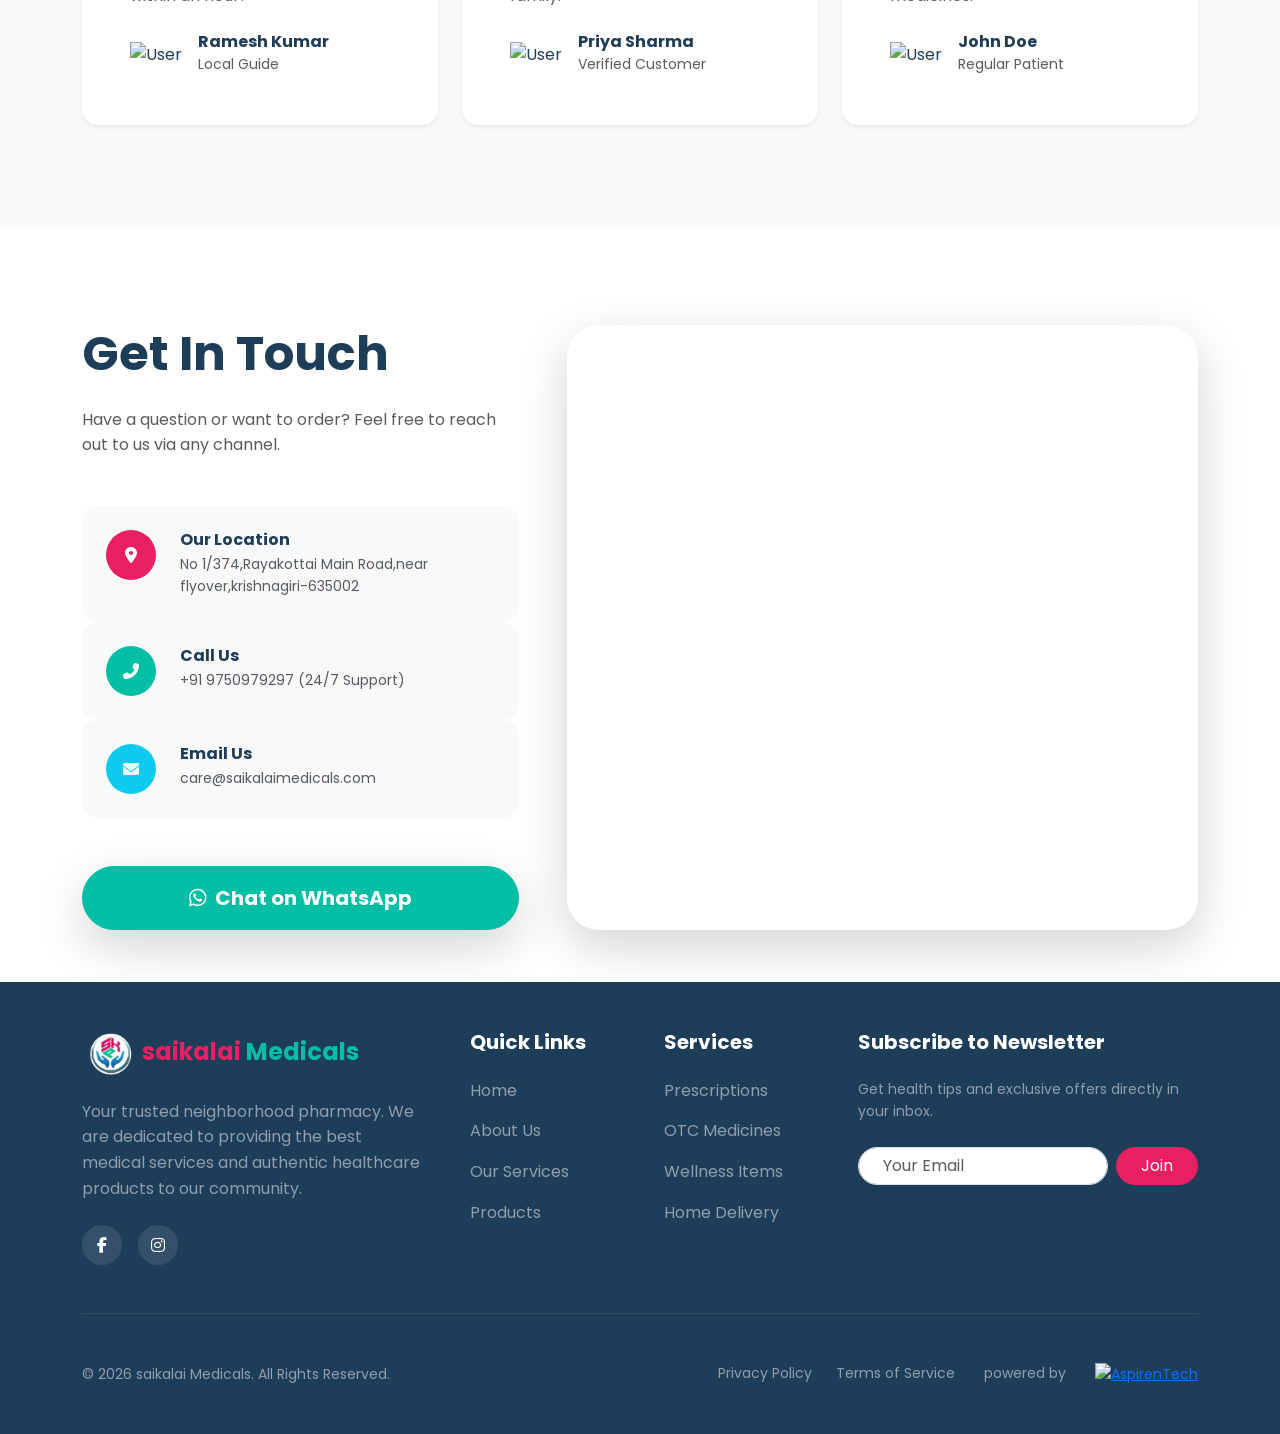
==== commit 8c9dbe4e: "changes" ====
--- a/index.html
+++ b/index.html
@@ -4,7 +4,7 @@
 <head>
     <meta charset="UTF-8">
     <meta name="viewport" content="width=device-width, initial-scale=1.0">
-    <title>Saikala Medicals - Your Trusted Healthcare Partner</title>
+    <title>saikalai Medicals - Your Trusted Healthcare Partner</title>
 
     <!-- Bootstrap 5 CSS -->
     <link href="https://cdn.jsdelivr.net/npm/bootstrap@5.3.0/dist/css/bootstrap.min.css" rel="stylesheet">
@@ -26,9 +26,9 @@
         <div class="container">
             <a class="navbar-brand d-flex align-items-center" href="#">
                 <div class="logo-icon me-2">
-                    <img src="images/logo.png" alt="Saikala Medicals Logo" class="logo-img">
-                </div>
-                <span class="fw-bold fs-4 tracking-tighter"><span class="text-primary">Saikala</span> <span
+                    <img src="images/logo.png" alt="saikalai Medicals Logo" class="logo-img">
+                </div>
+                <span class="fw-bold fs-4 tracking-tighter"><span class="text-primary">saikalai</span> <span
                         class="text-success">Medicals</span></span>
             </a>
             <button class="navbar-toggler border-0" type="button" data-bs-toggle="collapse" data-bs-target="#navbarNav">
@@ -61,7 +61,7 @@
                         Your Trusted <span class="text-primary">Medical Store</span> <br> Near You
                     </h1>
                     <p class="lead text-muted mb-5 pe-lg-5">
-                        Experience hassle-free healthcare with Saikala Medicals. From genuine medicines to wellness
+                        Experience hassle-free healthcare with saikalai Medicals. From genuine medicines to wellness
                         products, we bring health to your doorstep.
                     </p>
 
@@ -110,13 +110,13 @@
             <div class="row align-items-center">
                 <div class="col-lg-6 mb-5 mb-lg-0" data-aos="fade-right">
                     <img src="https://images.unsplash.com/photo-1576091160550-2173dba999ef?auto=format&fit=crop&q=80&w=800"
-                        alt="About Saikala" class="img-fluid rounded-4 shadow-lg">
+                        alt="About saikalai" class="img-fluid rounded-4 shadow-lg">
                 </div>
                 <div class="col-lg-6 ps-lg-5" data-aos="fade-left">
-                    <h6 class="text-primary fw-bold text-uppercase mb-3">About Saikala Medicals</h6>
+                    <h6 class="text-primary fw-bold text-uppercase mb-3">About saikalai Medicals</h6>
                     <h2 class="display-5 fw-bold mb-4">Dedicated to Your Health Since 2015</h2>
                     <p class="text-muted mb-4">
-                        At Saikala Medicals, we believe that health is the greatest wealth. We provide a wide range of
+                        At saikalai Medicals, we believe that health is the greatest wealth. We provide a wide range of
                         prescription medicines, OTC products, and health supplements at affordable prices. Our
                         registered pharmacists ensure that you receive only genuine and high-quality medications.
                     </p>
@@ -198,20 +198,6 @@
                     <h6 class="text-primary fw-bold text-uppercase mb-3">Product Categories</h6>
                     <h2 class="display-5 fw-bold mb-0">Essential Health Supplies</h2>
                 </div>
-                <div class="mt-4 mt-md-0">
-                    <ul class="nav nav-pills product-tabs" id="pills-tab">
-                        <li class="nav-item"><button class="nav-link active rounded-pill px-4"
-                                data-bs-toggle="pill">All</button></li>
-                        <li class="nav-item"><button class="nav-link rounded-pill px-4"
-                                data-bs-toggle="pill">Tablets</button></li>
-                        <li class="nav-item"><button class="nav-link rounded-pill px-4"
-                                data-bs-toggle="pill">Wellness</button></li>
-                        <li class="nav-item"><button class="nav-link rounded-pill px-4" data-bs-toggle="pill">Baby
-                                Care</button></li>
-                        <li class="nav-item"><button class="nav-link rounded-pill px-4" data-bs-toggle="pill">First
-                                Aid</button></li>
-                    </ul>
-                </div>
             </div>
             <div class="row g-4 product-container">
                 <!-- Product 1 -->
@@ -249,8 +235,8 @@
                     <div
                         class="product-grid-card border border-light rounded-4 overflow-hidden shadow-sm h-100 bg-white group">
                         <div class="product-img position-relative overflow-hidden">
-                            <img src="https://images.unsplash.com/photo-1550572017-ed2001587ff9?auto=format&fit=crop&q=80&w=400"
-                                alt="Syrups" class="img-fluid transition-all duration-500 group-hover:scale-110">
+                            <img src="images/cough.png" alt="Syrups"
+                                class="img-fluid transition-all duration-500 group-hover:scale-110">
                             <div class="product-tag bg-warning">Syrups</div>
                         </div>
                         <div class="p-4">
@@ -311,8 +297,8 @@
                     <div
                         class="product-grid-card border border-light rounded-4 overflow-hidden shadow-sm h-100 bg-white group">
                         <div class="product-img position-relative overflow-hidden">
-                            <img src="https://images.unsplash.com/photo-1550572017-47162dc77fa0?auto=format&fit=crop&q=80&w=400"
-                                alt="Baby Care" class="img-fluid transition-all duration-500 group-hover:scale-110">
+                            <img src="images/lotion.png" alt="Baby Care"
+                                class="img-fluid transition-all duration-500 group-hover:scale-110">
                             <div class="product-tag bg-info">Baby Care</div>
                         </div>
                         <div class="p-4">
@@ -351,7 +337,7 @@
         <div class="container position-relative z-1">
             <div class="row g-5 align-items-center">
                 <div class="col-lg-6" data-aos="fade-right">
-                    <h2 class="display-5 fw-bold mb-5">Why Saikala Medicals?</h2>
+                    <h2 class="display-5 fw-bold mb-5">Why saikalai Medicals?</h2>
                     <div class="row g-4">
                         <div class="col-sm-6">
                             <div class="feature-item p-4 rounded-4 border border-white border-opacity-25 h-100">
@@ -389,15 +375,10 @@
                 </div>
                 <div class="col-lg-6 text-center" data-aos="fade-left">
                     <div class="cta-box p-5 bg-white rounded-5 shadow-2xl text-dark">
-                        <h3 class="fw-bold mb-4 text-primary">Need Medicine Fast?</h3>
-                        <p class="text-muted mb-5">Upload your prescription or call us for instant delivery status.</p>
-                        <button onclick="openWhatsApp()"
-                            class="btn btn-success btn-lg rounded-pill w-100 py-3 fw-bold mb-3 shadow-lg">
-                            <i class="fab fa-whatsapp me-2"></i>Order on WhatsApp
-                        </button>
-                        <a href="tel:+919876543210" class="btn btn-outline-dark btn-lg rounded-pill w-100 py-3 fw-bold">
-                            <i class="fas fa-phone-alt me-2"></i>Call Us Now
-                        </a>
+                        <img src="https://images.unsplash.com/photo-1586015555751-63bb77f4322a?auto=format&fit=crop&q=80&w=800"
+                            alt="Pharmacy"
+                            class="img-fluid rounded-custom shadow-2xl rotate-3 hover-rotate-0 transition-all duration-700">
+
                     </div>
                 </div>
             </div>
@@ -503,7 +484,7 @@
                             </div>
                             <div>
                                 <h6 class="fw-bold mb-1">Email Us</h6>
-                                <p class="text-muted small mb-0">care@saikalamedicals.com</p>
+                                <p class="text-muted small mb-0">care@saikalaimedicals.com</p>
                             </div>
                         </div>
                     </div>
@@ -535,9 +516,9 @@
                 <div class="col-lg-4">
                     <a class="navbar-brand d-flex align-items-center mb-4" href="#">
                         <div class="logo-icon me-2">
-                            <img src="images/logo.png" alt="Saikala Medicals Logo" class="logo-img">
-                        </div>
-                        <span class="fw-bold fs-4 text-white"><span class="text-primary">Saikala</span> <span
+                            <img src="images/logo.png" alt="saikalai Medicals Logo" class="logo-img">
+                        </div>
+                        <span class="fw-bold fs-4 text-white"><span class="text-primary">saikalai</span> <span
                                 class="text-success">Medicals</span></span>
                     </a>
                     <p class="text-white text-opacity-50 mb-4">
@@ -545,10 +526,12 @@
                         authentic healthcare products to our community.
                     </p>
                     <div class="social-links d-flex gap-3">
-                        <a href="#" class="social-icon"><i class="fab fa-facebook-f"></i></a>
-                        <a href="#" class="social-icon"><i class="fab fa-twitter"></i></a>
-                        <a href="#" class="social-icon"><i class="fab fa-instagram"></i></a>
-                        <a href="#" class="social-icon"><i class="fab fa-linkedin-in"></i></a>
+                        <a href="https://www.facebook.com/saikalaimed/" class="social-icon"><i
+                                class="fab fa-facebook-f"></i></a>
+                        <!-- <a href="#" class="social-icon"><i class="fab fa-twitter"></i></a> -->
+                        <a href="https://www.instagram.com/sai_kalai_pharmacy/" class="social-icon"><i
+                                class="fab fa-instagram"></i></a>
+                        <!-- <a href="#" class="social-icon"><i class="fab fa-linkedin-in"></i></a> -->
                     </div>
                 </div>
                 <div class="col-lg-2 col-md-4">
@@ -582,13 +565,25 @@
             <hr class="border-secondary mb-5">
             <div class="row align-items-center">
                 <div class="col-md-6 text-center text-md-start">
-                    <p class="small text-white text-opacity-50 mb-0">© 2026 Saikala Medicals. All rights reserved.</p>
+                    <p class="small text-white text-opacity-50 mb-0">
+                        © <span id="year"></span> saikalai Medicals. All Rights Reserved.
+
+                    </p>
                 </div>
                 <div class="col-md-6 text-center text-md-end mt-3 mt-md-0">
                     <div
                         class="footer-legal d-flex gap-4 justify-content-center justify-content-md-end small text-white text-opacity-50">
-                        <a href="privacy-policy.html" class="text-reset text-decoration-none hover-text-primary">Privacy Policy</a>
-                        <a href="terms-conditions.html" class="text-reset text-decoration-none hover-text-primary">Terms of Service</a>
+                        <a href="privacy-policy.html" class="text-reset text-decoration-none hover-text-primary">Privacy
+                            Policy</a>
+                        <a href="terms-conditions.html" class="text-reset text-decoration-none hover-text-primary">Terms
+                            of Service</a>
+
+                        <span style=" margin:0px 5px;">powered by</span>
+                        <a href="https://aspirentech.com" target="_blank">
+                            <img src="https://aspirentech.com/assets/aspirentech-logo-new-B7I5o4Z6.png"
+                                alt="AspirenTech" height="20">
+                        </a>
+
                     </div>
                 </div>
             </div>
--- a/style.css
+++ b/style.css
@@ -1,15 +1,18 @@
-/* Saikala Medicals - Custom Styles */
+/* saikalai Medicals - Custom Styles */
 
 :root {
-    --primary-color: #e91e63; /* Logo Magenta */
+    --primary-color: #e91e63;
+    /* Logo Magenta */
     --primary-light: #fce4ec;
-    --success-color: #00bfa5; /* Logo Teal */
+    --success-color: #00bfa5;
+    /* Logo Teal */
     --success-light: #e0f2f1;
     --warning-color: #ffc107;
     --warning-light: #fff3cd;
     --danger-color: #dc3545;
     --danger-light: #f8d7da;
-    --dark-color: #1e3d59; /* Logo Navy */
+    --dark-color: #1e3d59;
+    /* Logo Navy */
     --muted-color: #64748b;
     --white: #ffffff;
     --bg-light: #f8fafc;
@@ -17,34 +20,54 @@
 }
 
 /* Bootstrap Theme Overrides */
-.text-primary { color: var(--primary-color) !important; }
-.text-success { color: var(--success-color) !important; }
-.bg-primary { background-color: var(--primary-color) !important; }
-.bg-success { background-color: var(--success-color) !important; }
-.btn-primary { 
-    background-color: var(--primary-color); 
-    border-color: var(--primary-color); 
-}
-.btn-primary:hover, .btn-primary:focus { 
-    background-color: #d81b60; 
-    border-color: #d81b60; 
-}
-.btn-success { 
-    background-color: var(--success-color); 
-    border-color: var(--success-color); 
-}
-.btn-success:hover, .btn-success:focus { 
-    background-color: #00a896; 
-    border-color: #00a896; 
-}
+.text-primary {
+    color: var(--primary-color) !important;
+}
+
+.text-success {
+    color: var(--success-color) !important;
+}
+
+.bg-primary {
+    background-color: var(--primary-color) !important;
+}
+
+.bg-success {
+    background-color: var(--success-color) !important;
+}
+
+.btn-primary {
+    background-color: var(--primary-color);
+    border-color: var(--primary-color);
+}
+
+.btn-primary:hover,
+.btn-primary:focus {
+    background-color: #d81b60;
+    border-color: #d81b60;
+}
+
+.btn-success {
+    background-color: var(--success-color);
+    border-color: var(--success-color);
+}
+
+.btn-success:hover,
+.btn-success:focus {
+    background-color: #00a896;
+    border-color: #00a896;
+}
+
 .btn-outline-primary {
     color: var(--primary-color);
     border-color: var(--primary-color);
 }
+
 .btn-outline-primary:hover {
     background-color: var(--primary-color);
     border-color: var(--primary-color);
 }
+
 .badge.bg-success-light {
     background-color: var(--success-light) !important;
     color: var(--success-color) !important;
@@ -59,7 +82,10 @@
 }
 
 /* Spacing Helpers */
-.py-100 { padding-top: 100px; padding-bottom: 100px; }
+.py-100 {
+    padding-top: 100px;
+    padding-bottom: 100px;
+}
 
 /* Navbar Styles */
 .navbar {
@@ -96,7 +122,7 @@
     transition: var(--transition);
 }
 
-.nav-link:hover::after, 
+.nav-link:hover::after,
 .nav-link.active::after {
     width: calc(100% - 30px);
 }
@@ -152,8 +178,15 @@
 
 /* Animation Classes */
 @keyframes float {
-    0%, 100% { transform: translateY(0); }
-    50% { transform: translateY(-20px); }
+
+    0%,
+    100% {
+        transform: translateY(0);
+    }
+
+    50% {
+        transform: translateY(-20px);
+    }
 }
 
 .animate-float {
@@ -179,7 +212,7 @@
 
 .service-card:hover {
     border-color: var(--primary-light);
-    box-shadow: 0 1rem 3rem rgba(0,0,0,0.05) !important;
+    box-shadow: 0 1rem 3rem rgba(0, 0, 0, 0.05) !important;
 }
 
 .icon-box {
@@ -191,10 +224,21 @@
     justify-content: center;
 }
 
-.bg-primary-light { background-color: var(--primary-light); }
-.bg-success-light { background-color: var(--success-light); }
-.bg-warning-light { background-color: var(--warning-light); }
-.bg-danger-light { background-color: var(--danger-light); }
+.bg-primary-light {
+    background-color: var(--primary-light);
+}
+
+.bg-success-light {
+    background-color: var(--success-light);
+}
+
+.bg-warning-light {
+    background-color: var(--warning-light);
+}
+
+.bg-danger-light {
+    background-color: var(--danger-light);
+}
 
 /* Product Tabs */
 .product-tabs .nav-link {
@@ -247,7 +291,7 @@
     top: -50px;
     right: -50px;
     font-size: 300px;
-    color: rgba(255,255,255,0.05);
+    color: rgba(255, 255, 255, 0.05);
     z-index: 0;
 }
 
@@ -279,7 +323,7 @@
 .social-icon {
     width: 40px;
     height: 40px;
-    background-color: rgba(255,255,255,0.1);
+    background-color: rgba(255, 255, 255, 0.1);
     border-radius: 50%;
     display: flex;
     align-items: center;
@@ -300,7 +344,7 @@
 }
 
 .footer-links a {
-    color: rgba(255,255,255,0.5);
+    color: rgba(255, 255, 255, 0.5);
     text-decoration: none;
     transition: var(--transition);
 }
@@ -319,10 +363,12 @@
     .hero-section {
         text-align: center;
     }
+
     .hero-stat {
         flex: 1;
     }
+
     .display-3 {
         font-size: 3rem;
     }
-}
+}
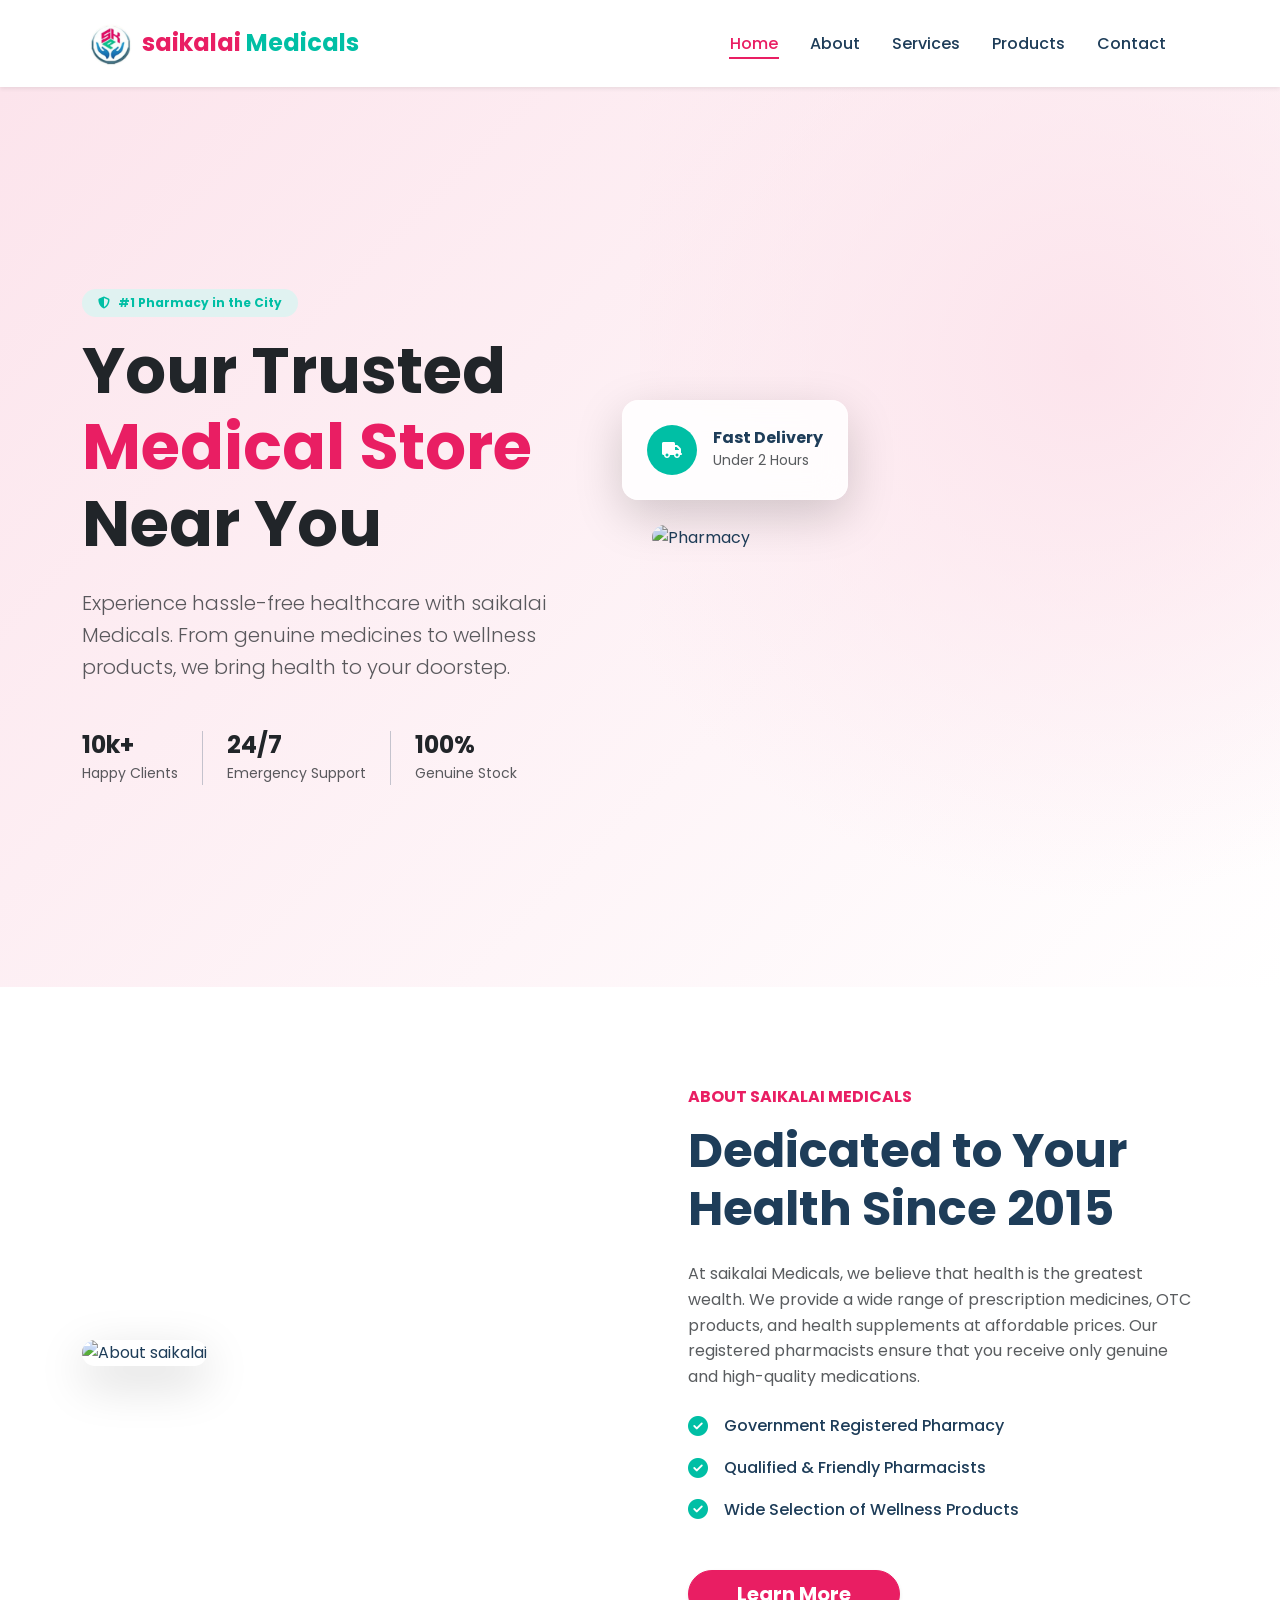
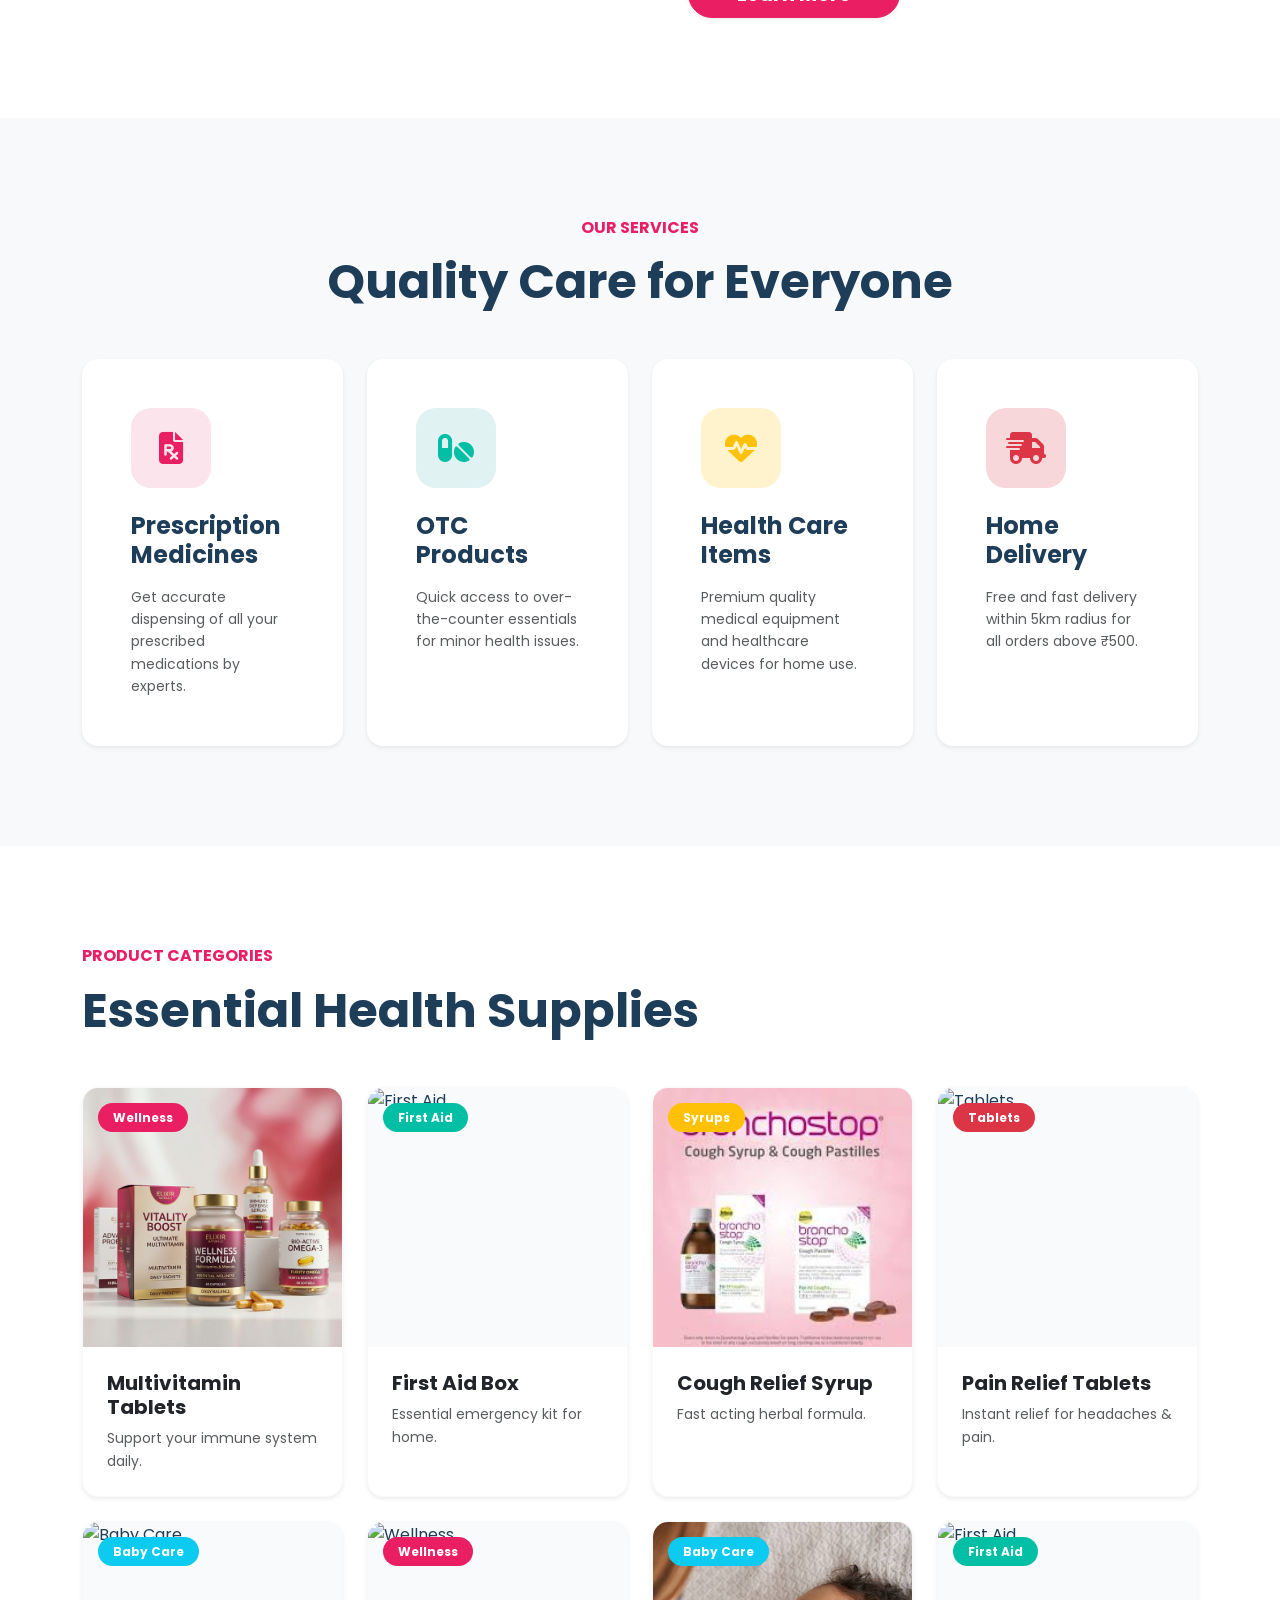
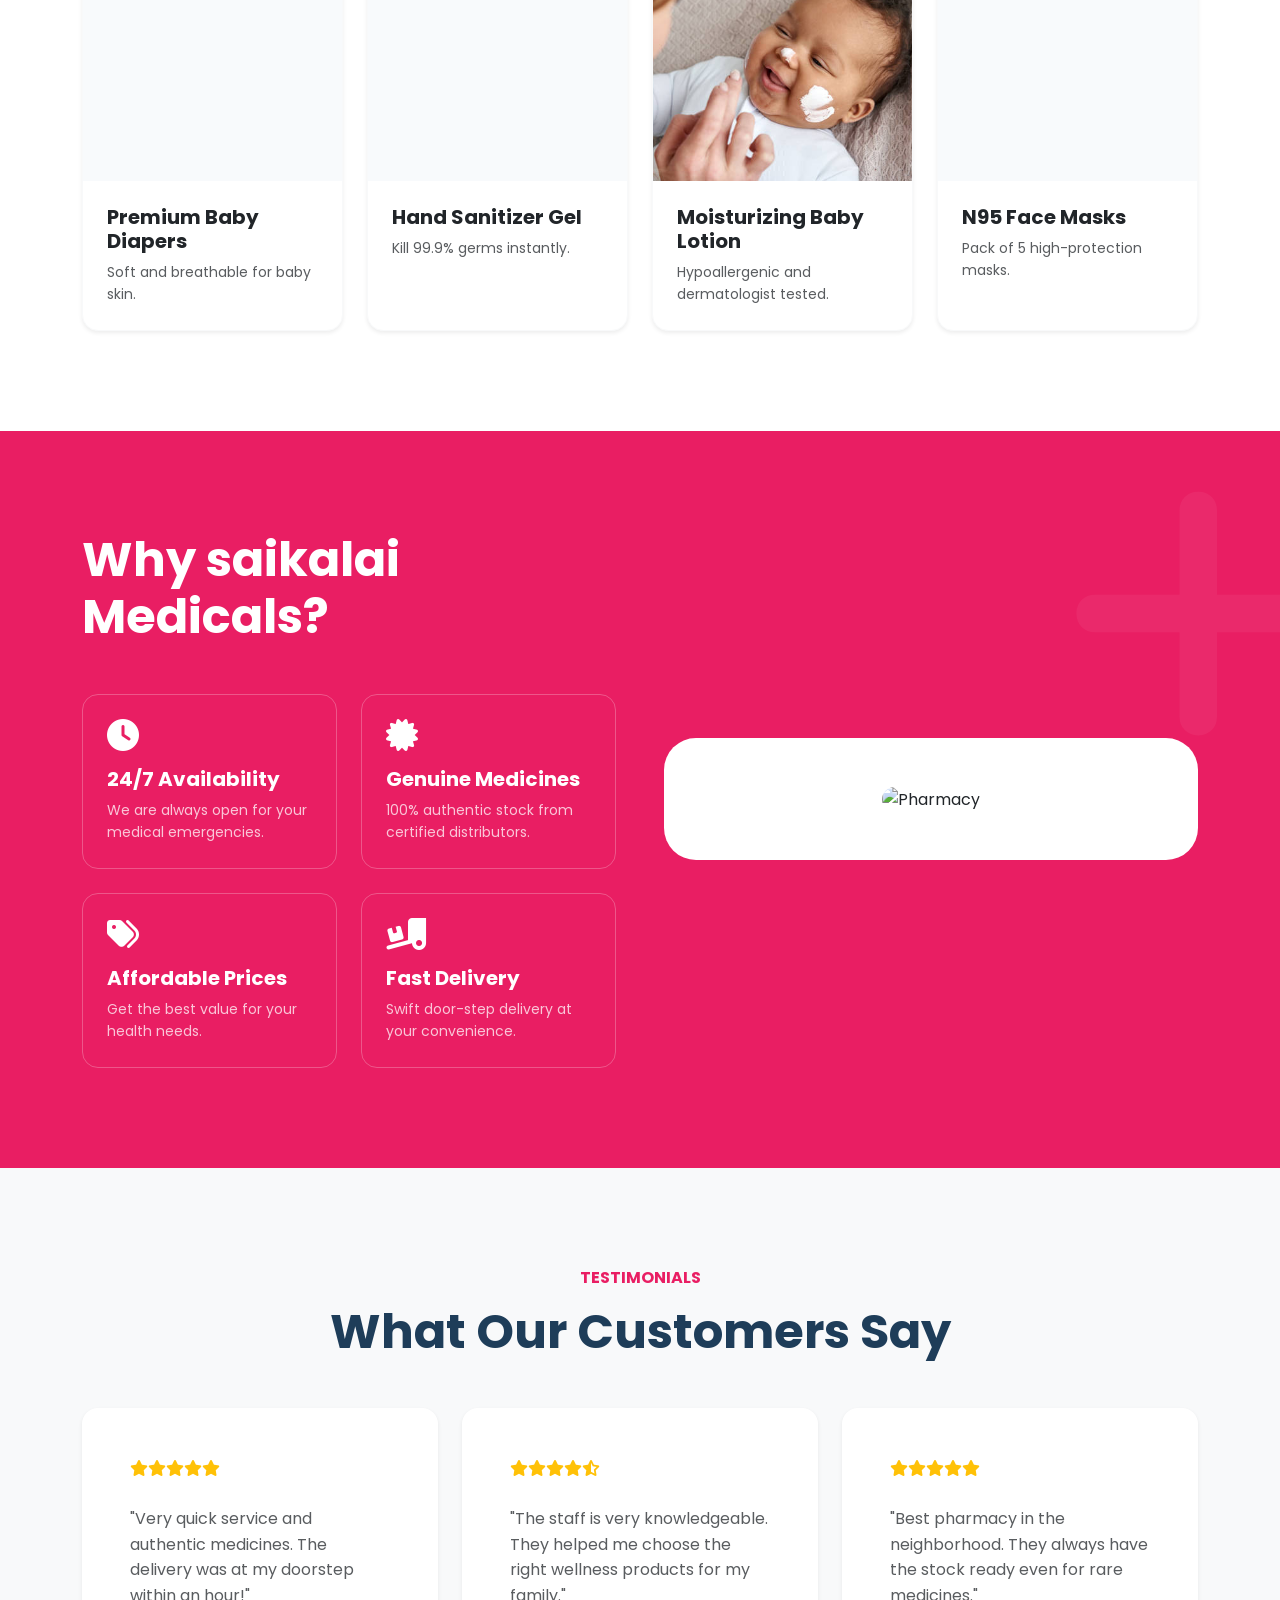
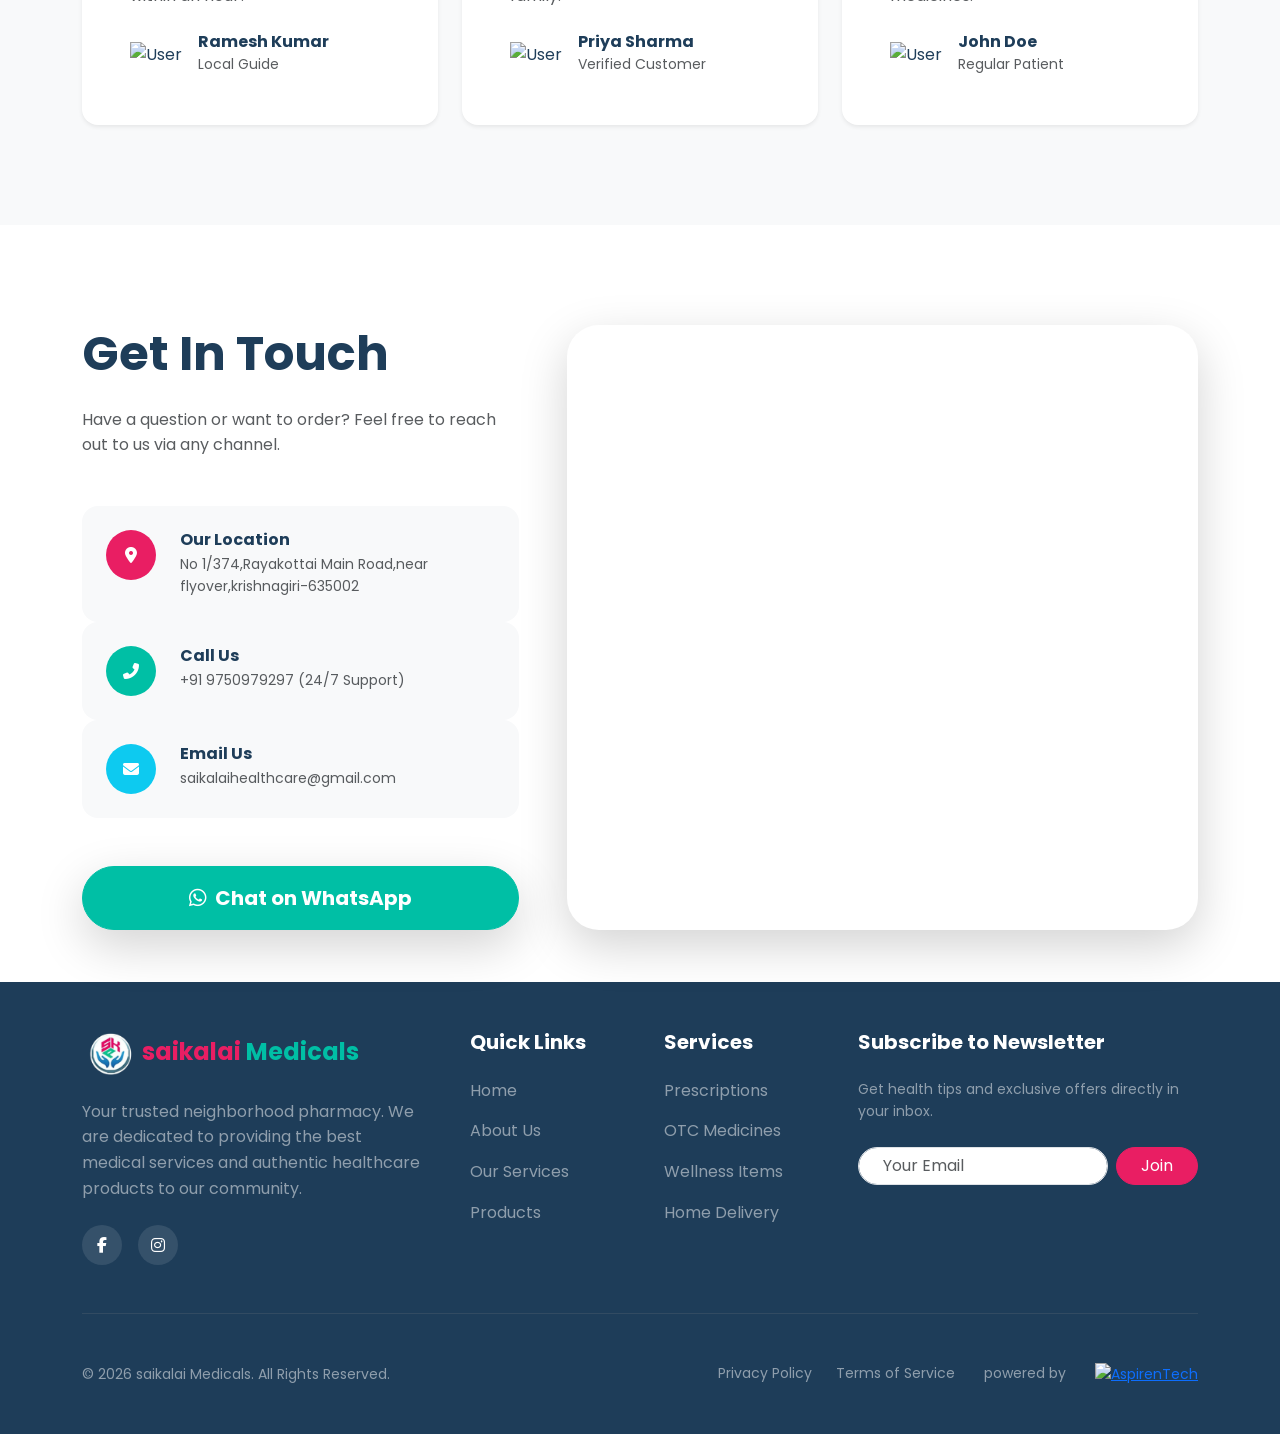
==== commit 743afc74: "changes" ====
--- a/index.html
+++ b/index.html
@@ -484,7 +484,7 @@
                             </div>
                             <div>
                                 <h6 class="fw-bold mb-1">Email Us</h6>
-                                <p class="text-muted small mb-0">care@saikalaimedicals.com</p>
+                                <p class="text-muted small mb-0">saikalaihealthcare@gmail.com</p>
                             </div>
                         </div>
                     </div>
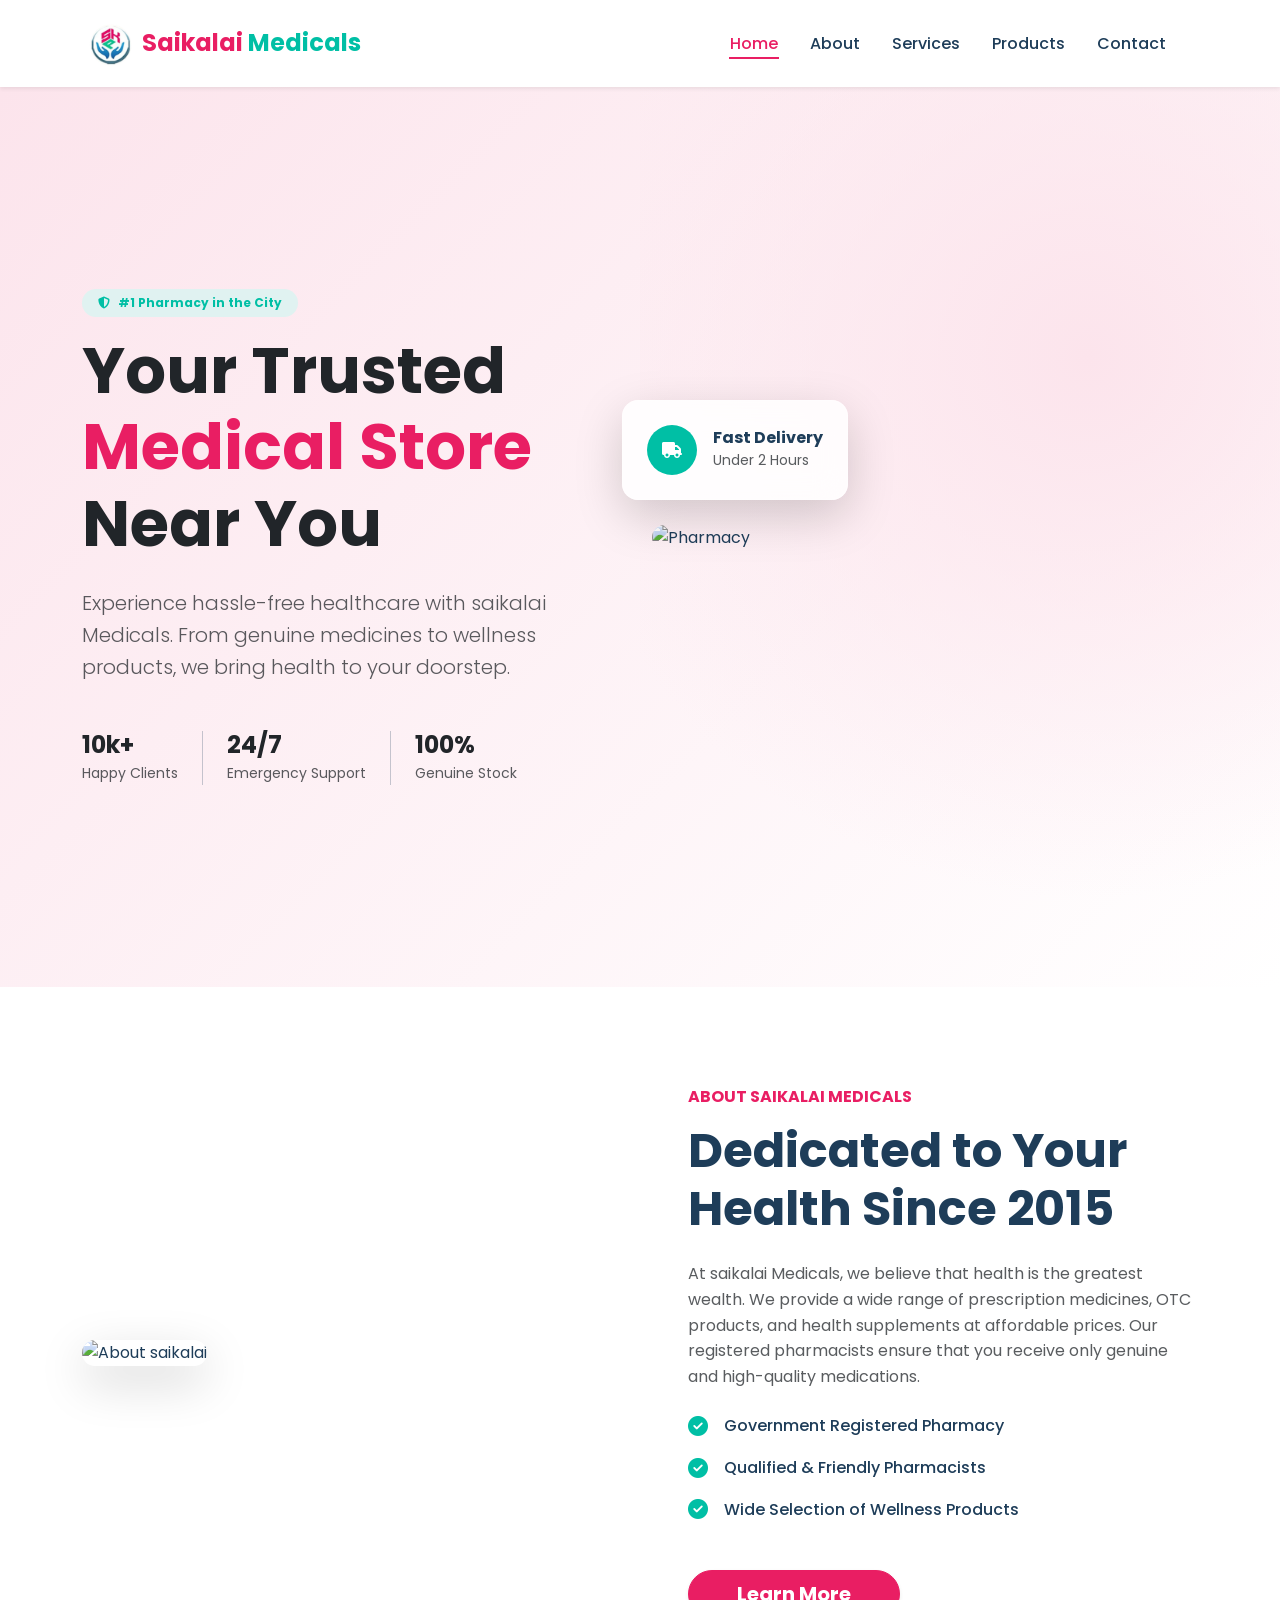
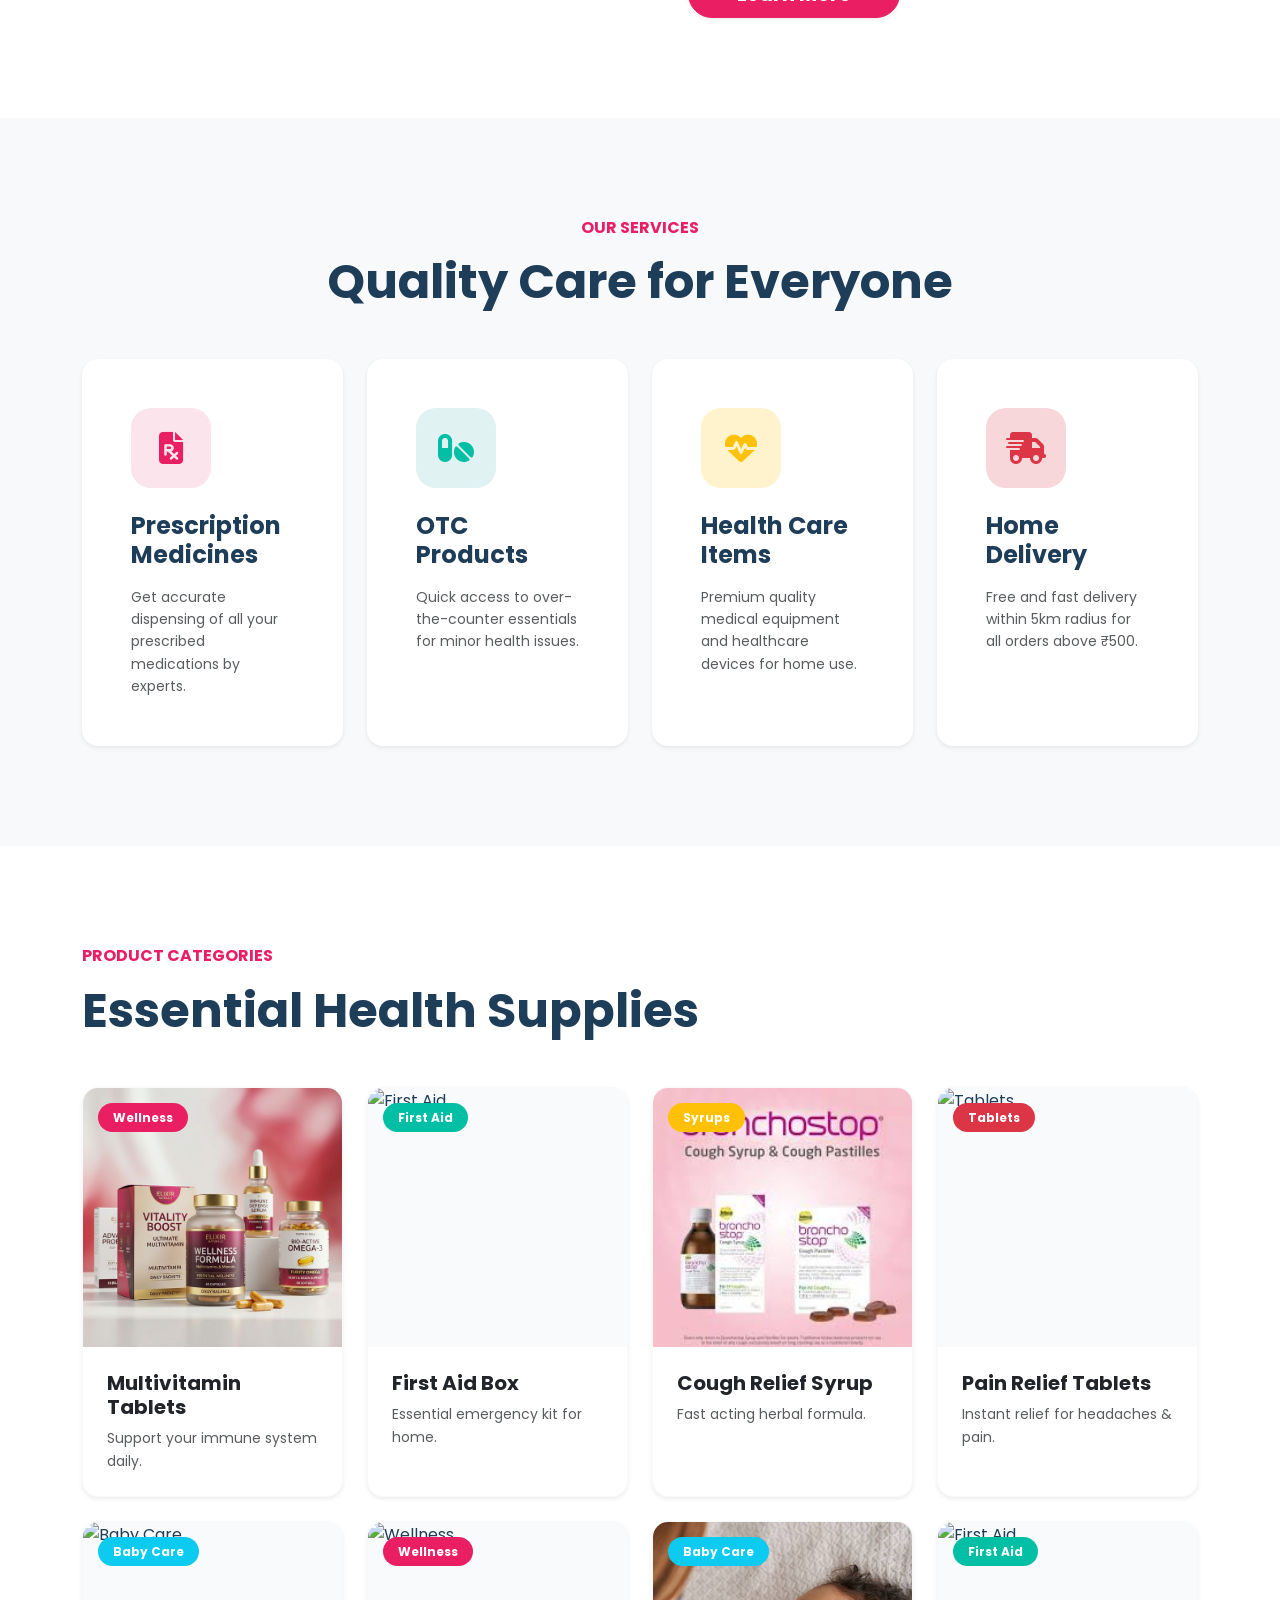
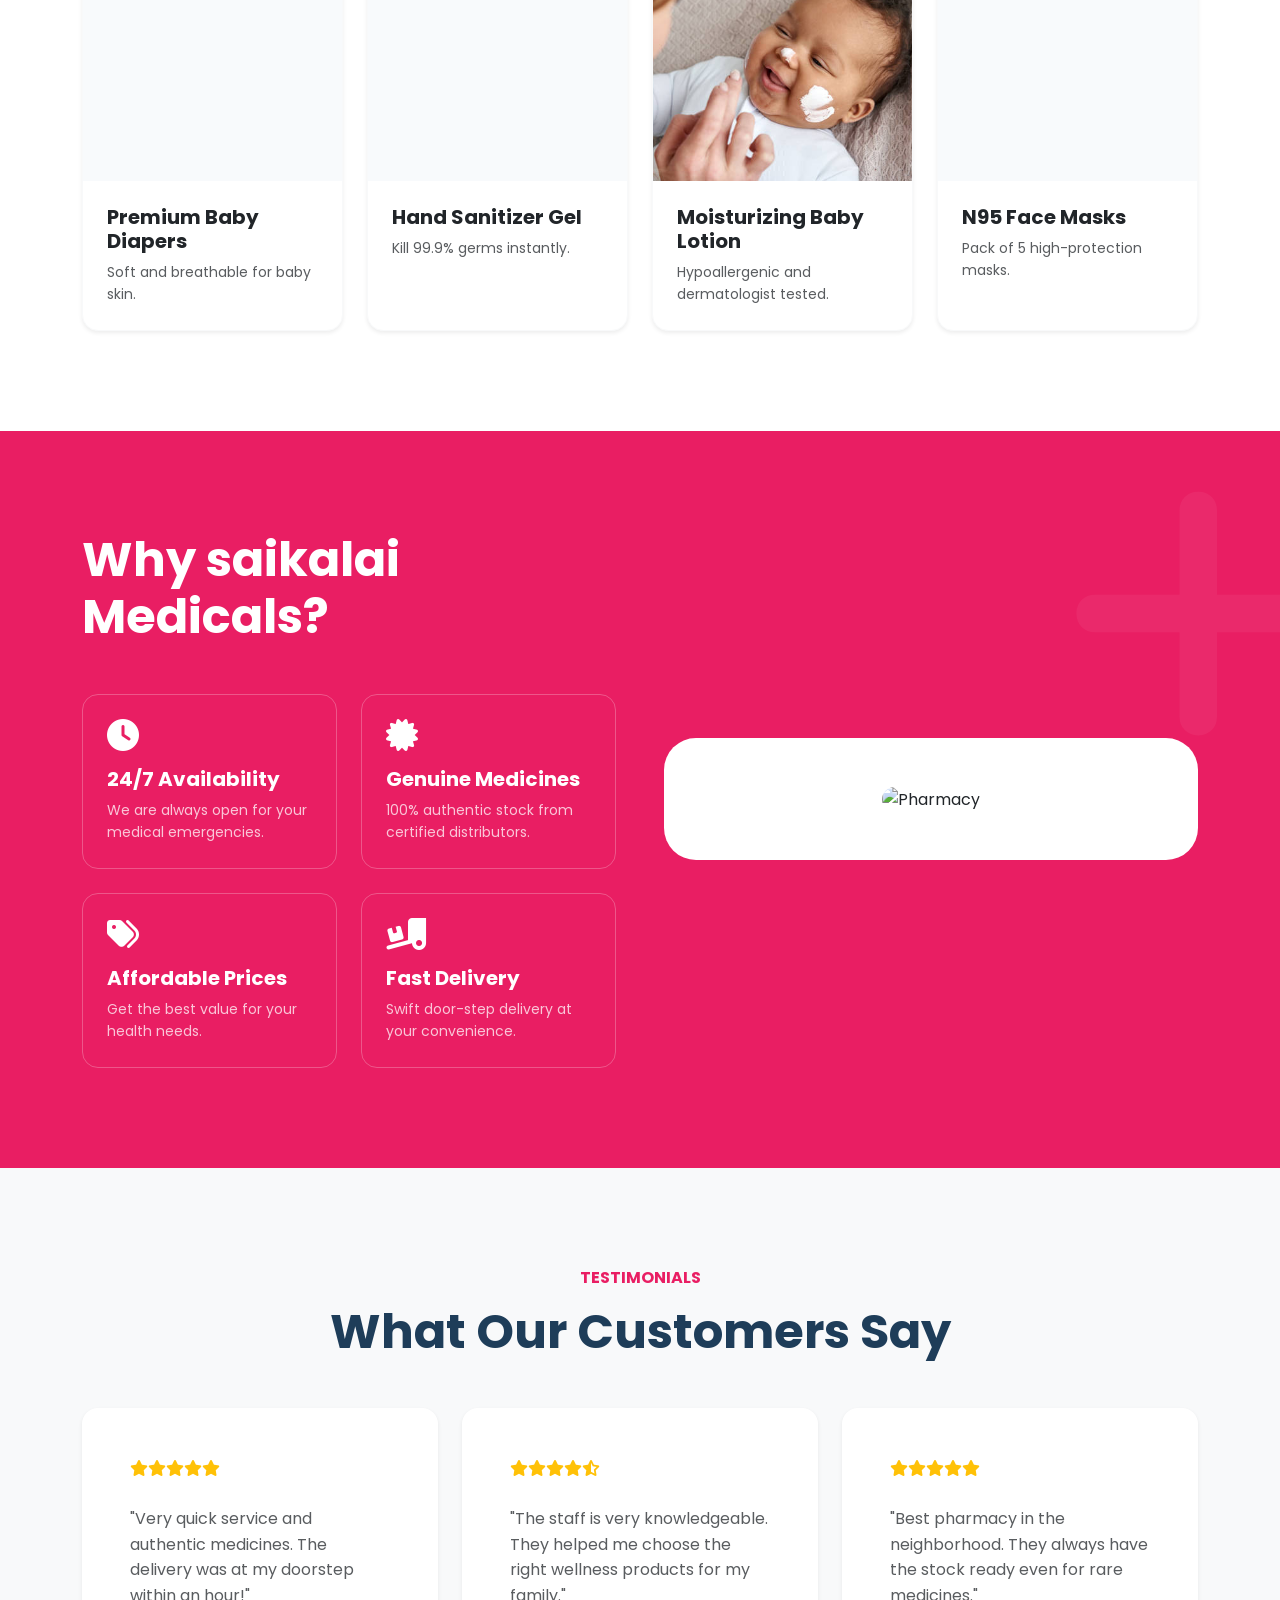
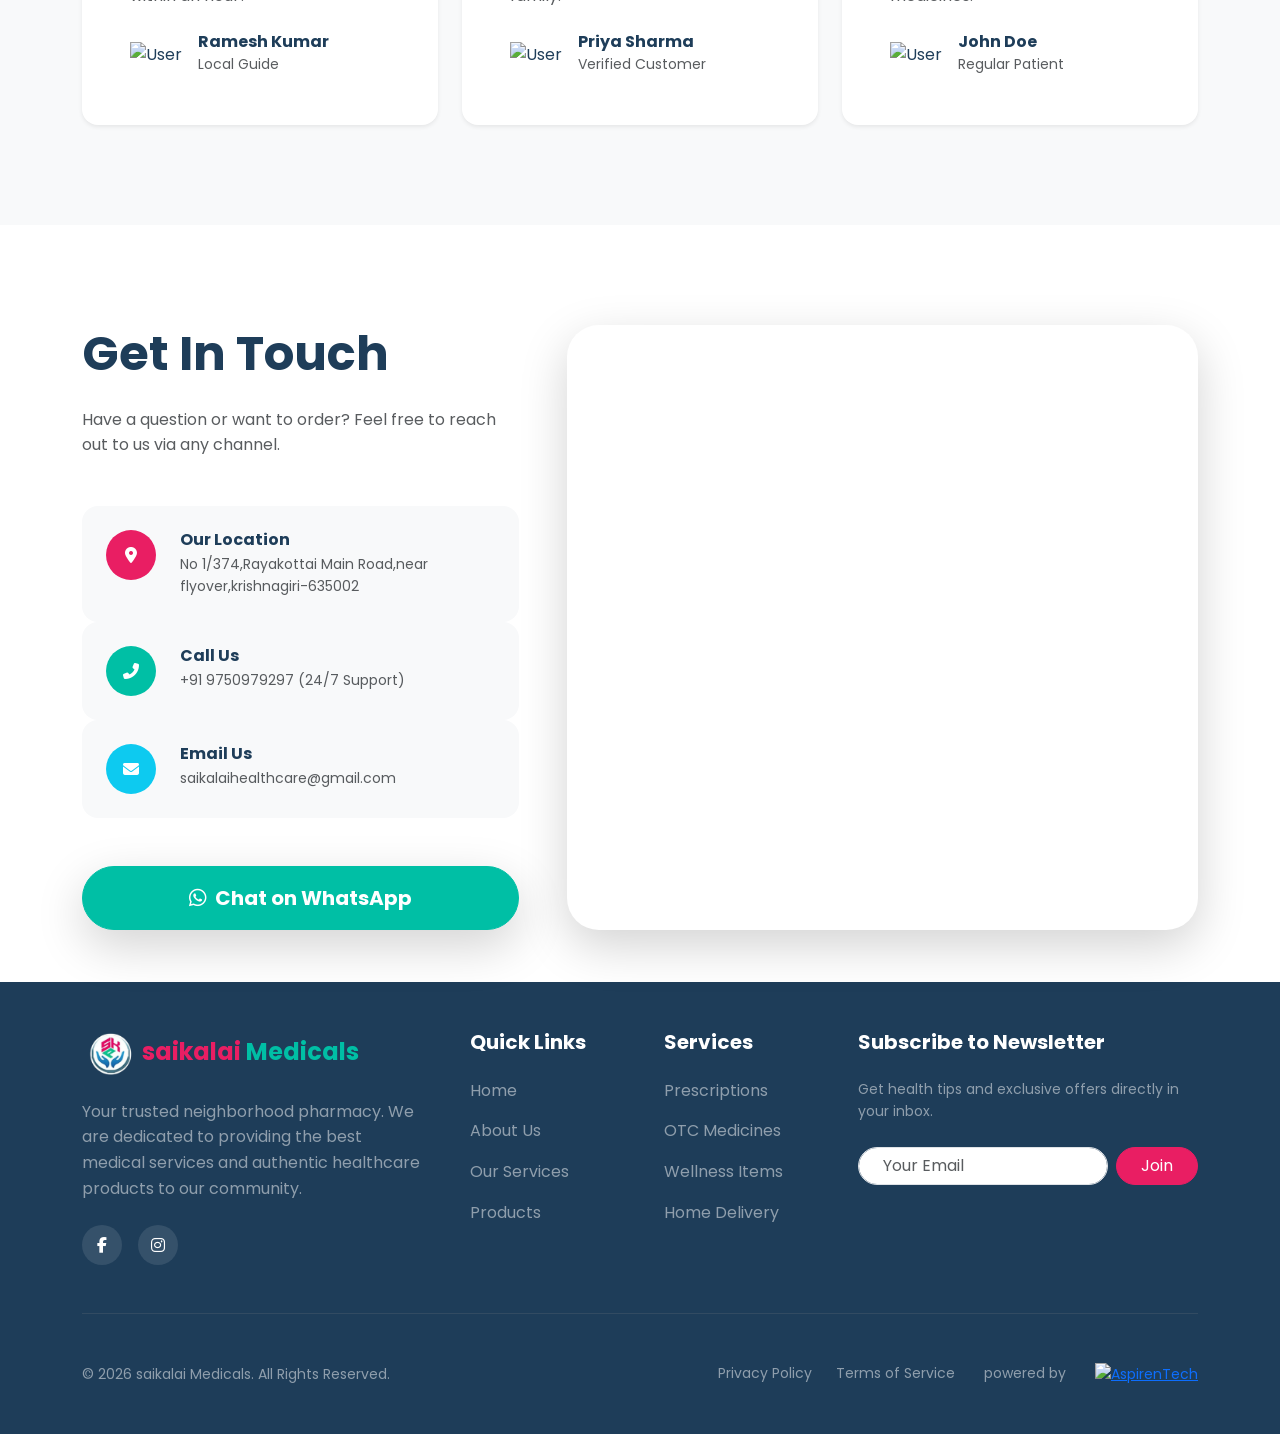
==== commit 68110326: "changes" ====
--- a/index.html
+++ b/index.html
@@ -4,7 +4,7 @@
 <head>
     <meta charset="UTF-8">
     <meta name="viewport" content="width=device-width, initial-scale=1.0">
-    <title>saikalai Medicals - Your Trusted Healthcare Partner</title>
+    <title>Saikalai Medicals - Your Trusted Healthcare Partner</title>
 
     <!-- Bootstrap 5 CSS -->
     <link href="https://cdn.jsdelivr.net/npm/bootstrap@5.3.0/dist/css/bootstrap.min.css" rel="stylesheet">
@@ -28,7 +28,7 @@
                 <div class="logo-icon me-2">
                     <img src="images/logo.png" alt="saikalai Medicals Logo" class="logo-img">
                 </div>
-                <span class="fw-bold fs-4 tracking-tighter"><span class="text-primary">saikalai</span> <span
+                <span class="fw-bold fs-4 tracking-tighter"><span class="text-primary">Saikalai</span> <span
                         class="text-success">Medicals</span></span>
             </a>
             <button class="navbar-toggler border-0" type="button" data-bs-toggle="collapse" data-bs-target="#navbarNav">
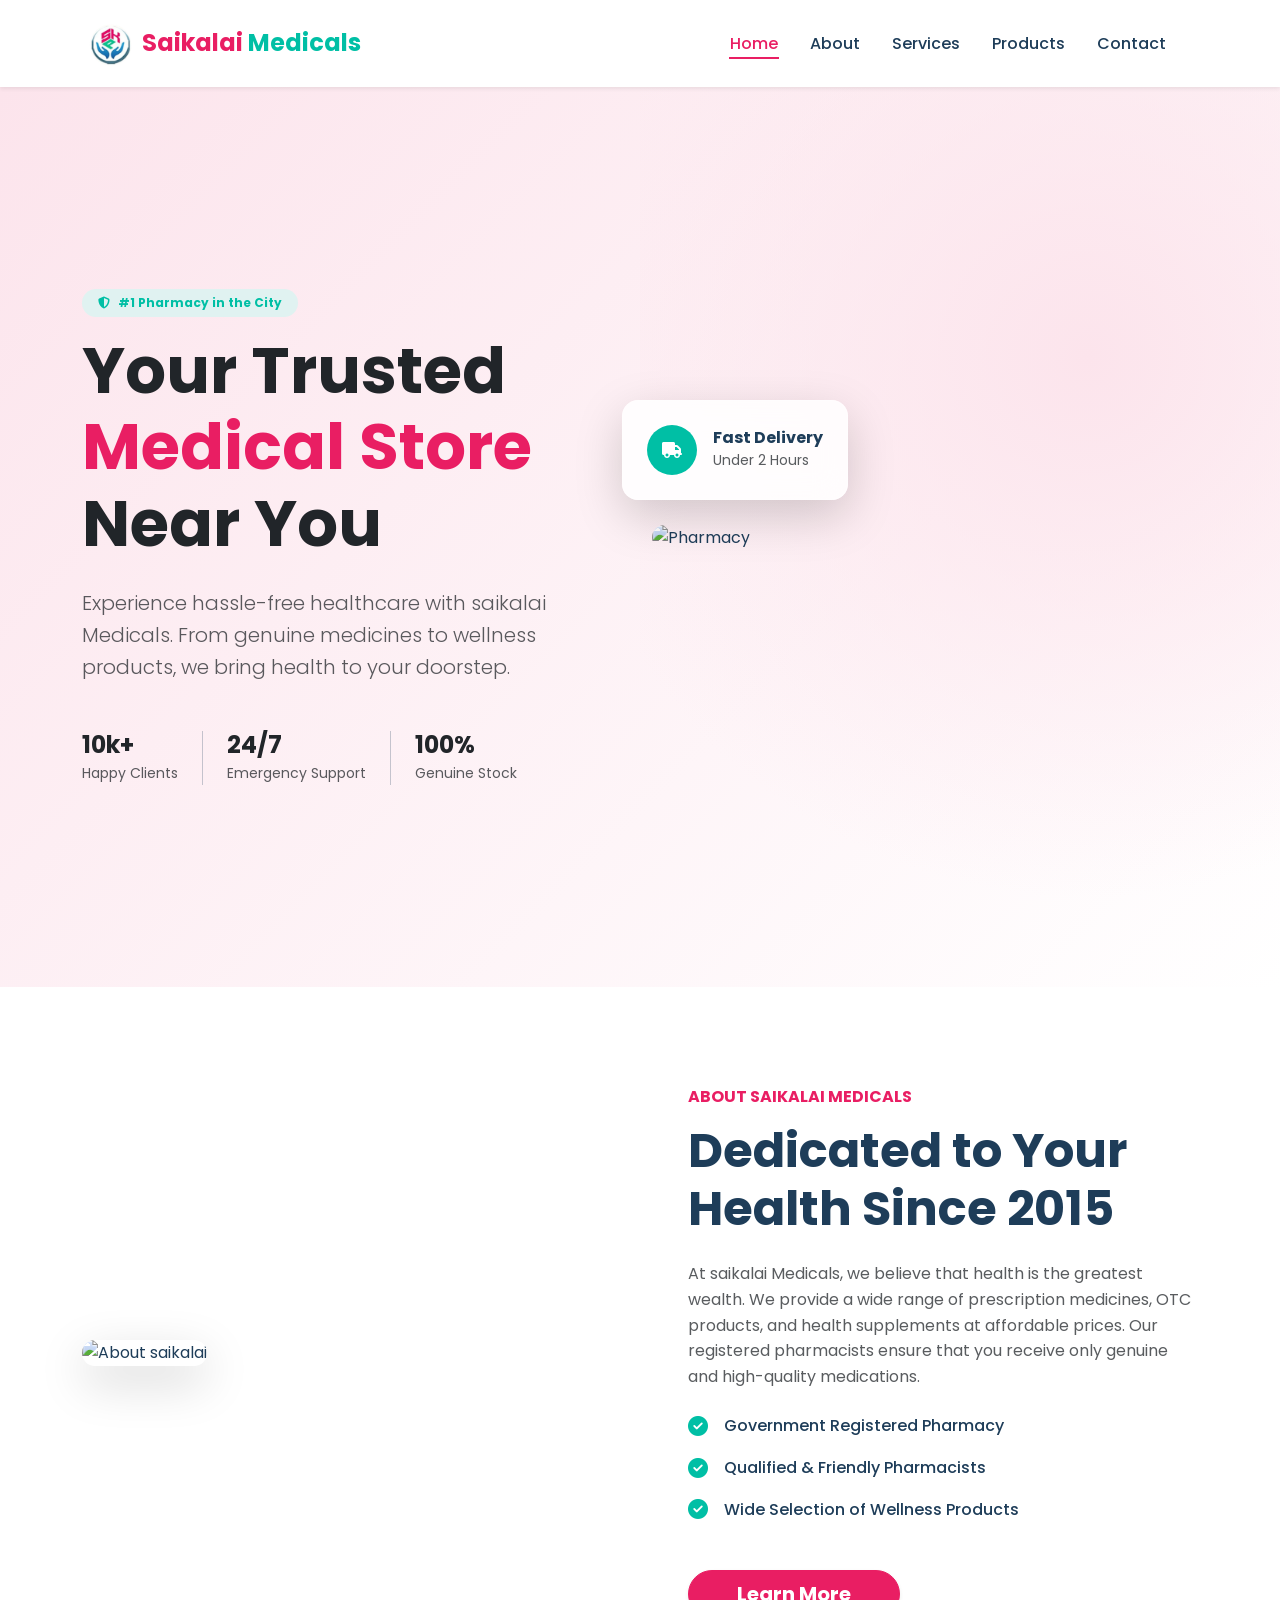
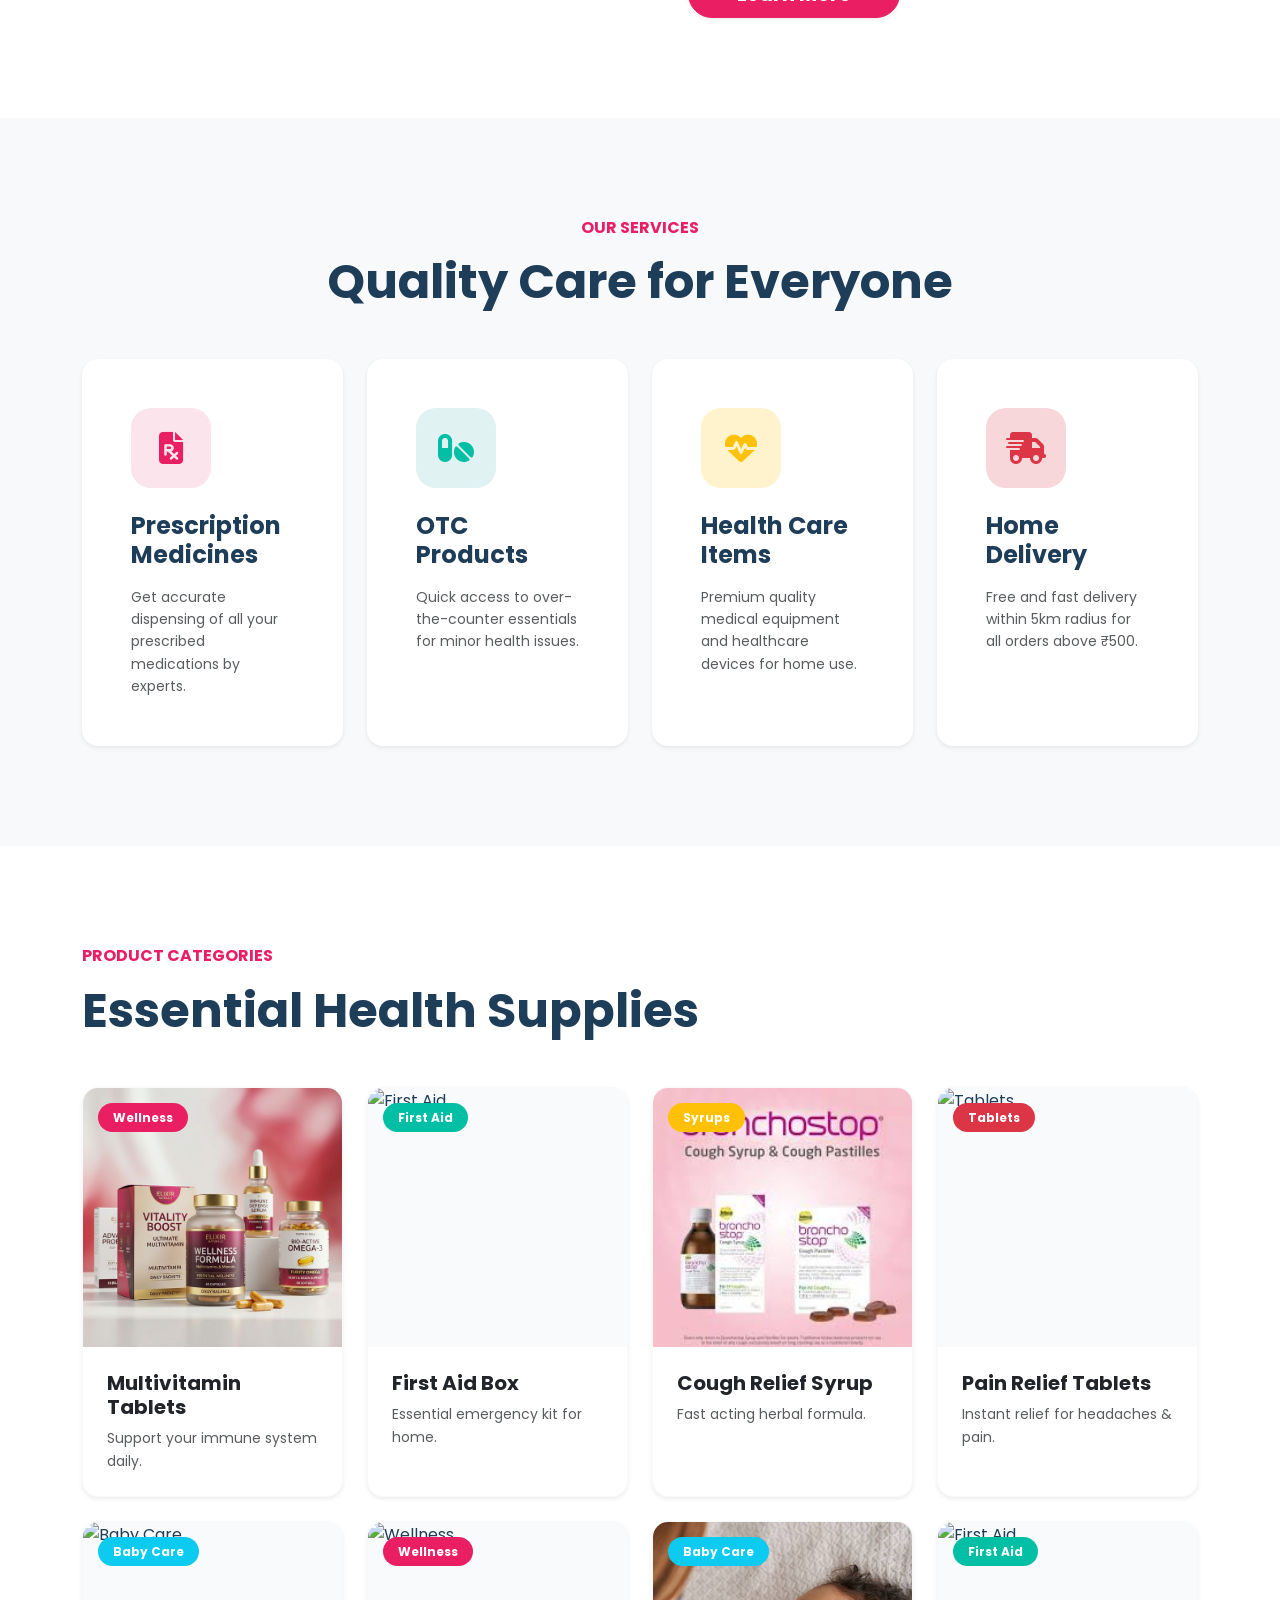
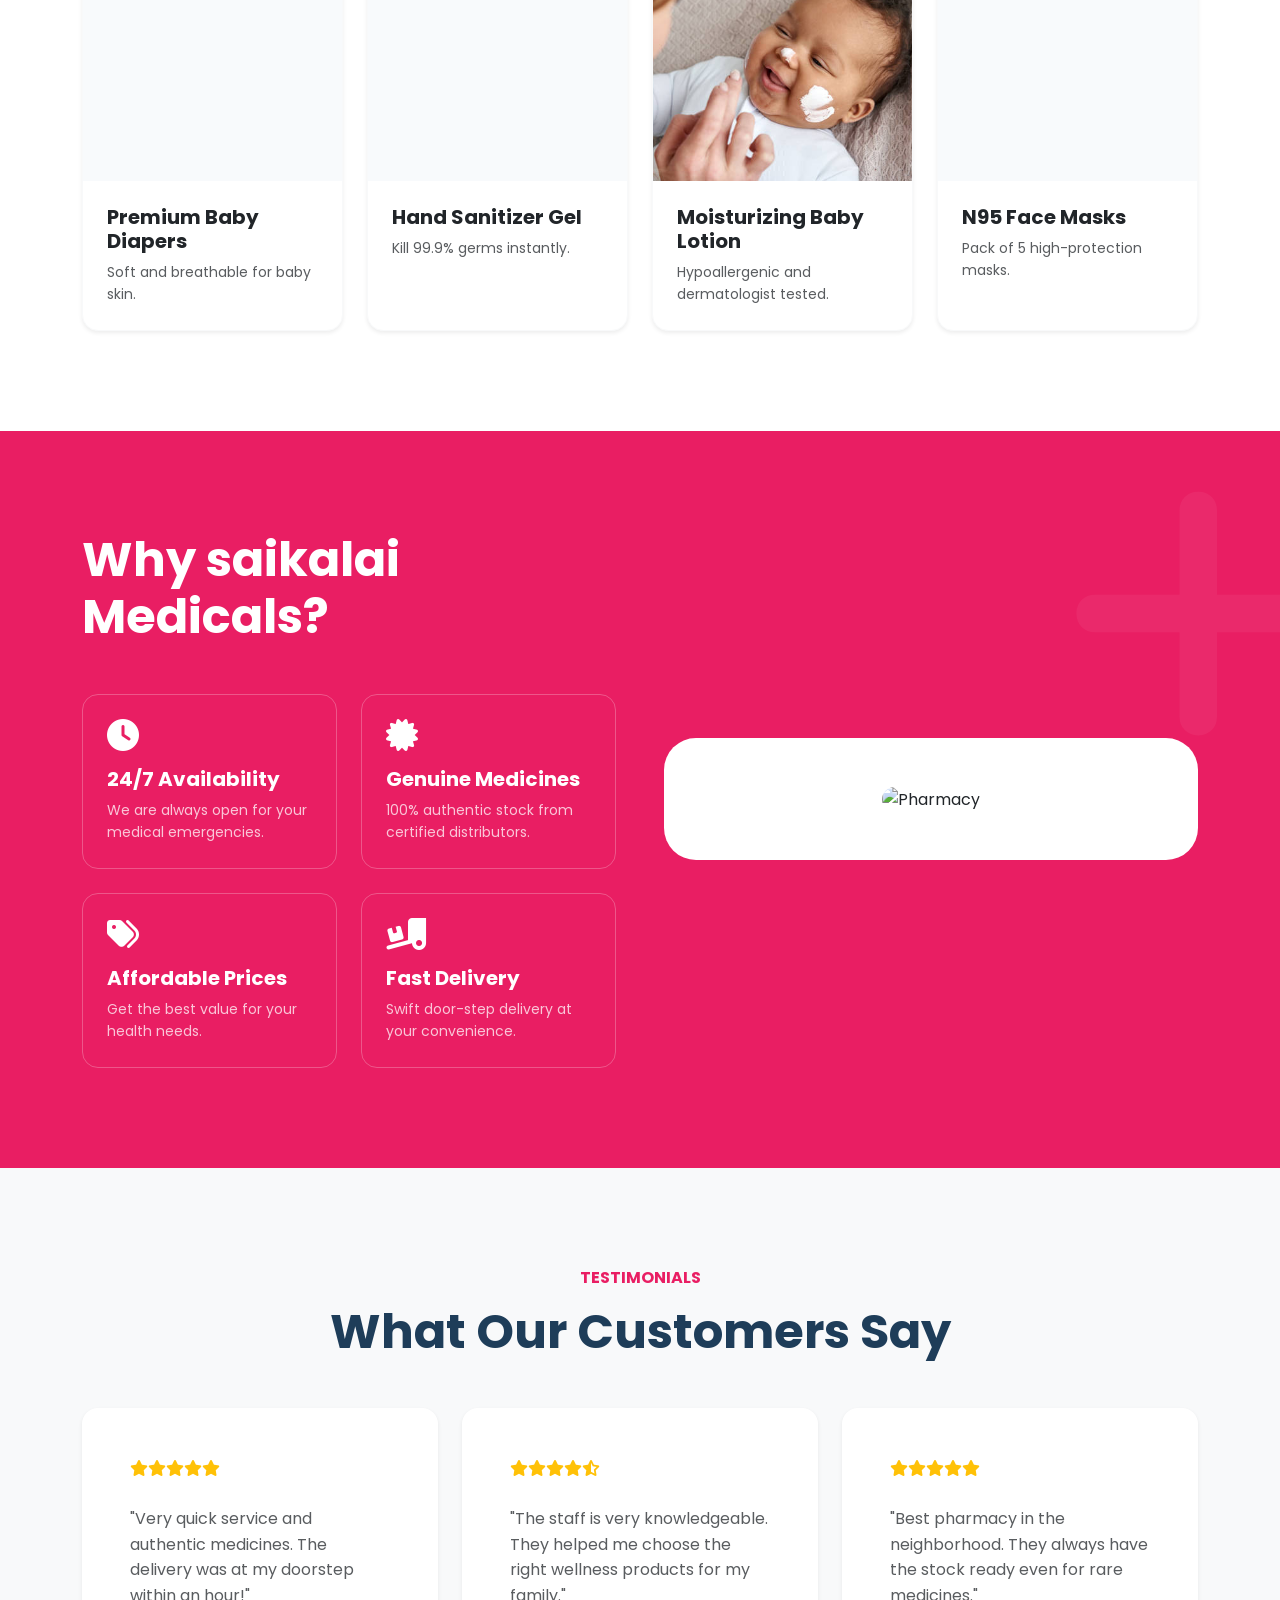
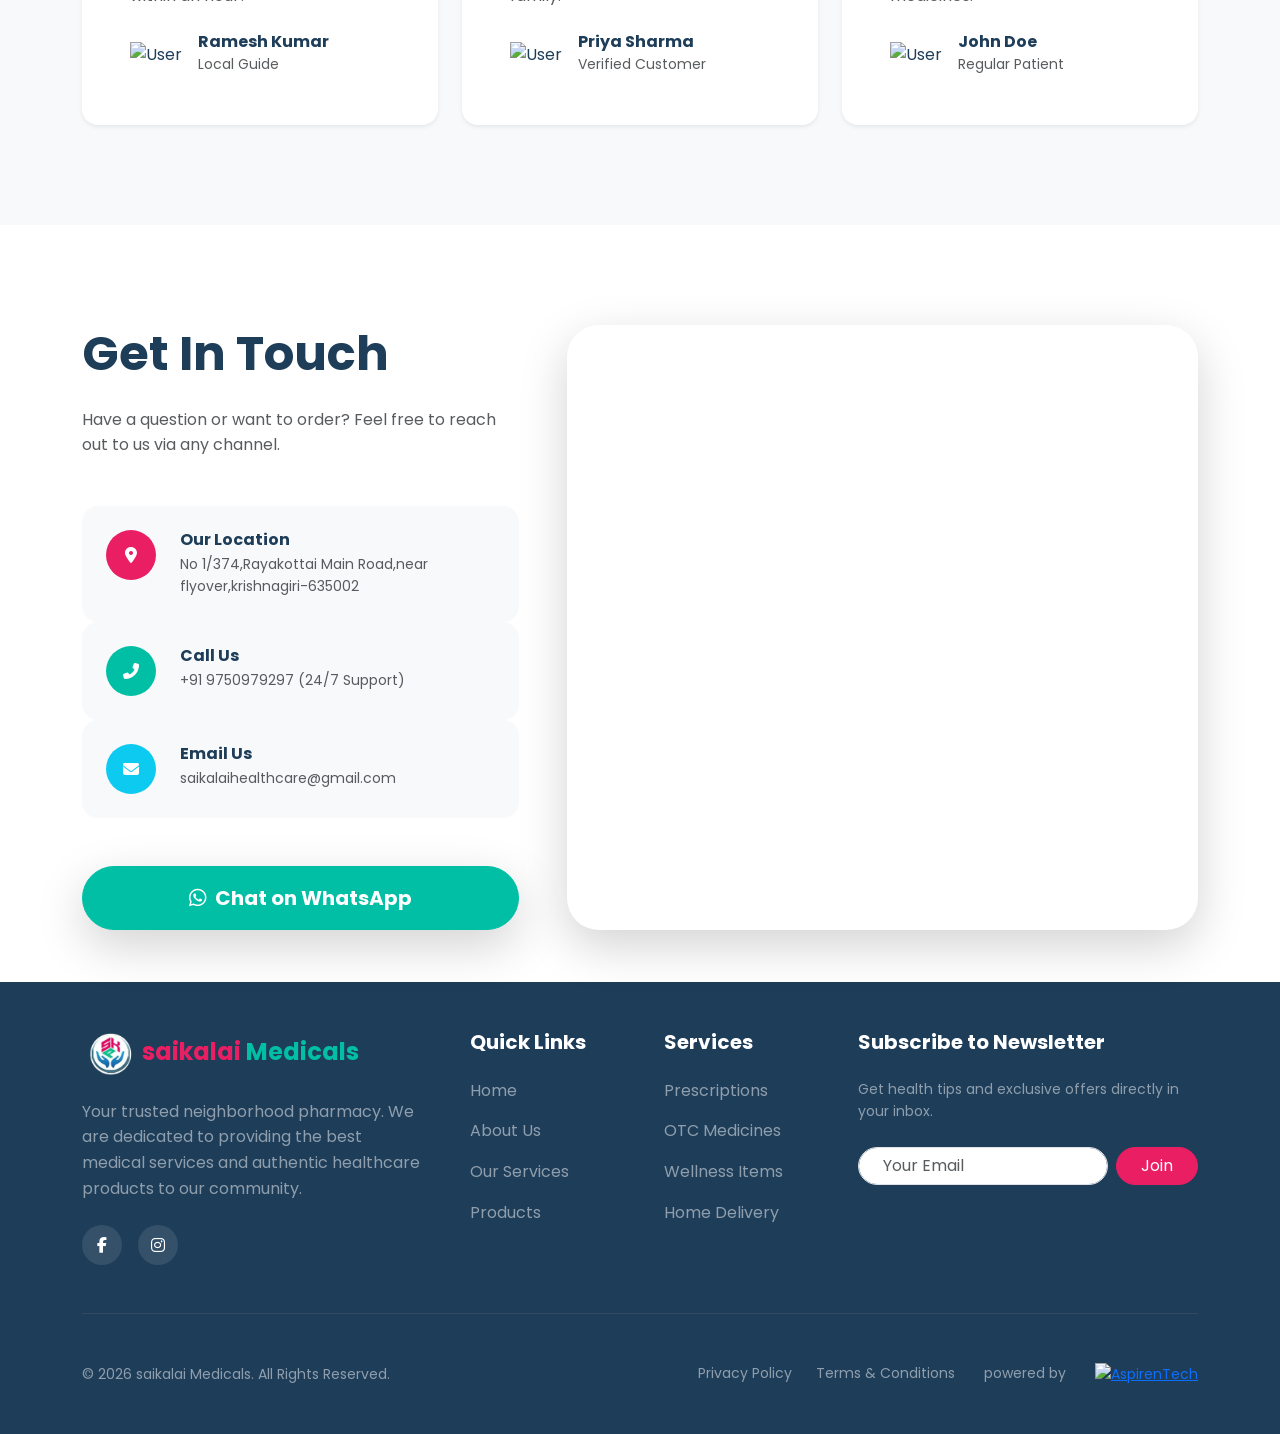
==== commit b6458899: "changes" ====
--- a/index.html
+++ b/index.html
@@ -500,7 +500,7 @@
                     <div class="map-wrapper rounded-5 overflow-hidden shadow-lg h-100 min-vh-400">
                         <!-- Google Maps Placeholder (Replace with actual API or embed code) -->
                         <iframe
-                            src="https://www.google.com/maps/embed?pb=!1m18!1m12!1m3!1d3886.413222144346!2d80.2422!3d13.0827!2m3!1f0!2f0!3f0!3m2!1i1024!2i768!4f13.1!3m3!1m2!1s0x0%3A0x0!2zMTPCsDA0JzU3LjciTiA4MMKwMTQnMzEuOSJF!5e0!3m2!1sen!2sin!4v1620000000000!5m2!1sen!2sin"
+                            src="https://www.google.com/maps/embed?pb=!1m18!1m12!1m3!1d31158.107939876452!2d78.1908977!3d12.531820999999999!2m3!1f0!2f0!3f0!3m2!1i1024!2i768!4f13.1!3m3!1m2!1s0x3bac350c79b8a23b%3A0x4d6dccb8d23794d2!2sSAI%20KALAI%20PHARMACY%20and%20CLINIC!5e0!3m2!1sen!2sin!4v1775108305570!5m2!1sen!2sin"
                             width="100%" height="100%" style="border:0; min-height: 450px;" allowfullscreen=""
                             loading="lazy"></iframe>
                     </div>
@@ -576,7 +576,7 @@
                         <a href="privacy-policy.html" class="text-reset text-decoration-none hover-text-primary">Privacy
                             Policy</a>
                         <a href="terms-conditions.html" class="text-reset text-decoration-none hover-text-primary">Terms
-                            of Service</a>
+                            & Conditions</a>
 
                         <span style=" margin:0px 5px;">powered by</span>
                         <a href="https://aspirentech.com" target="_blank">
